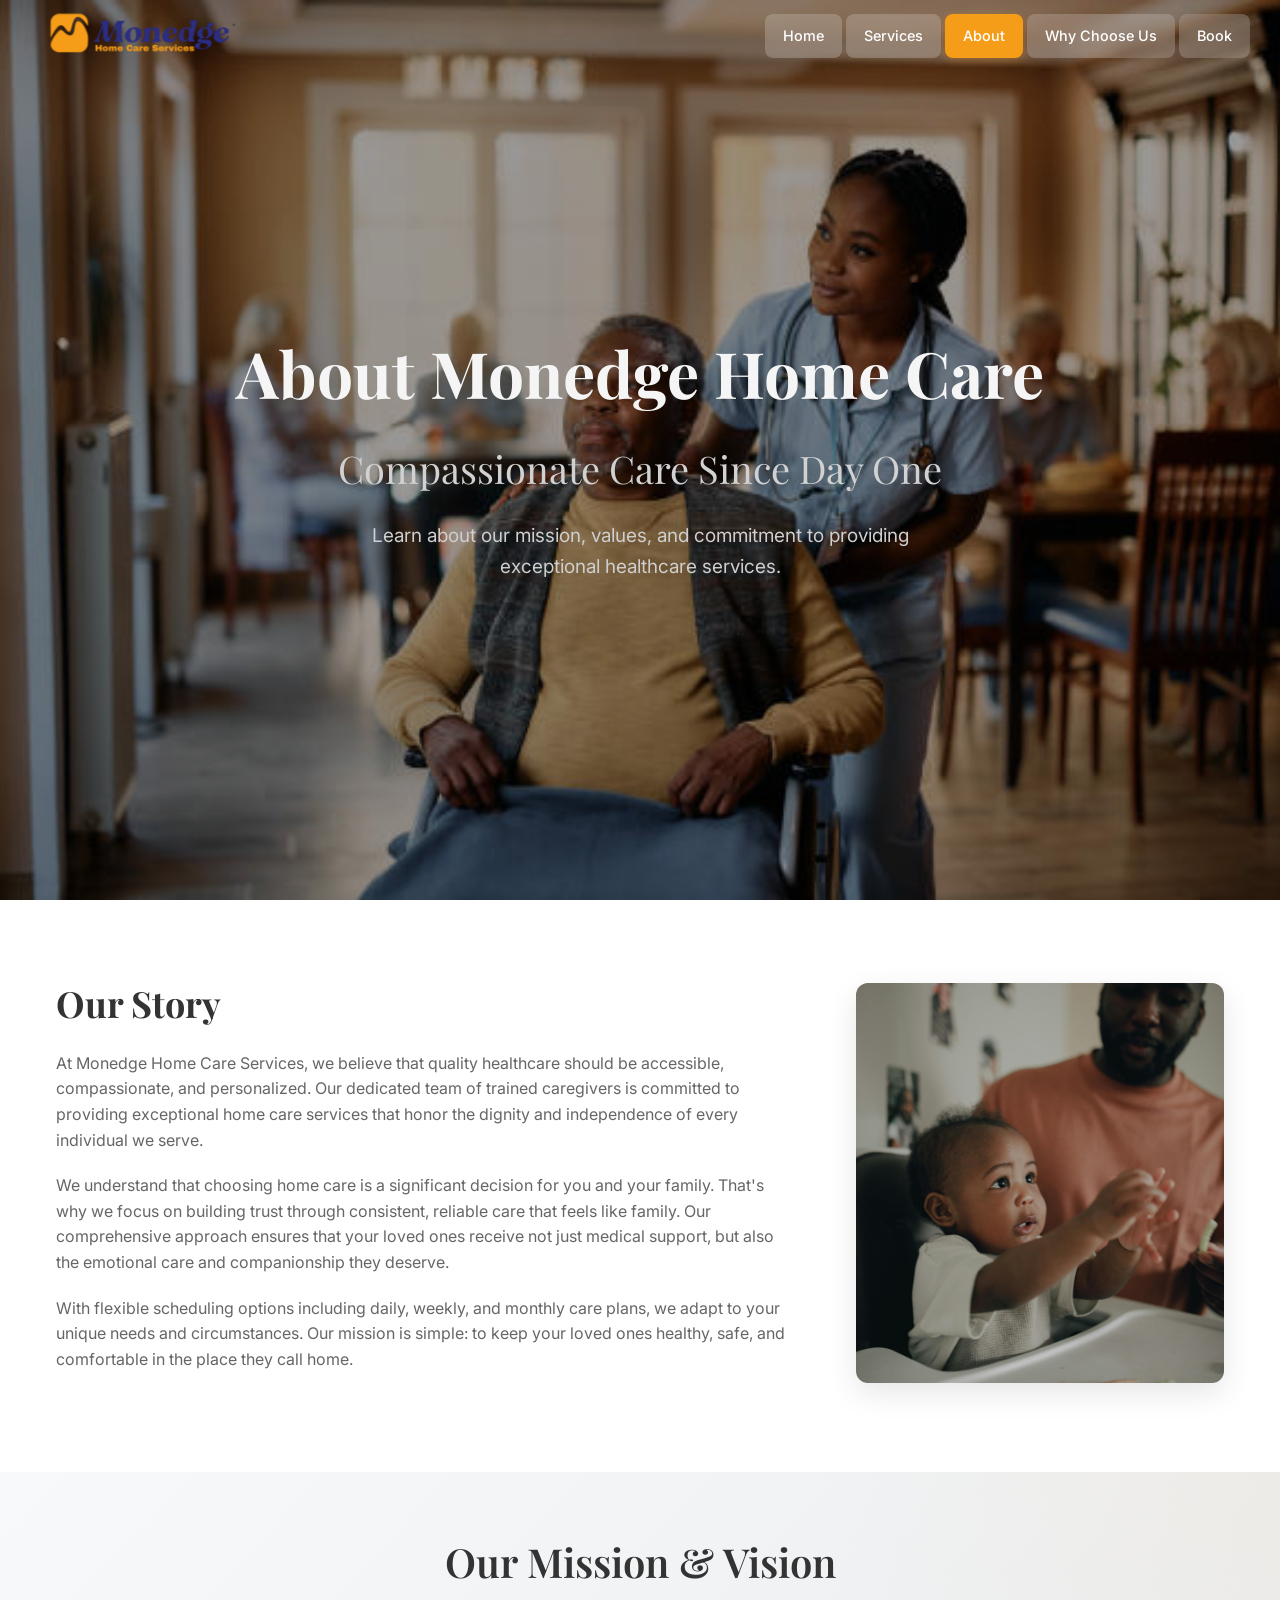
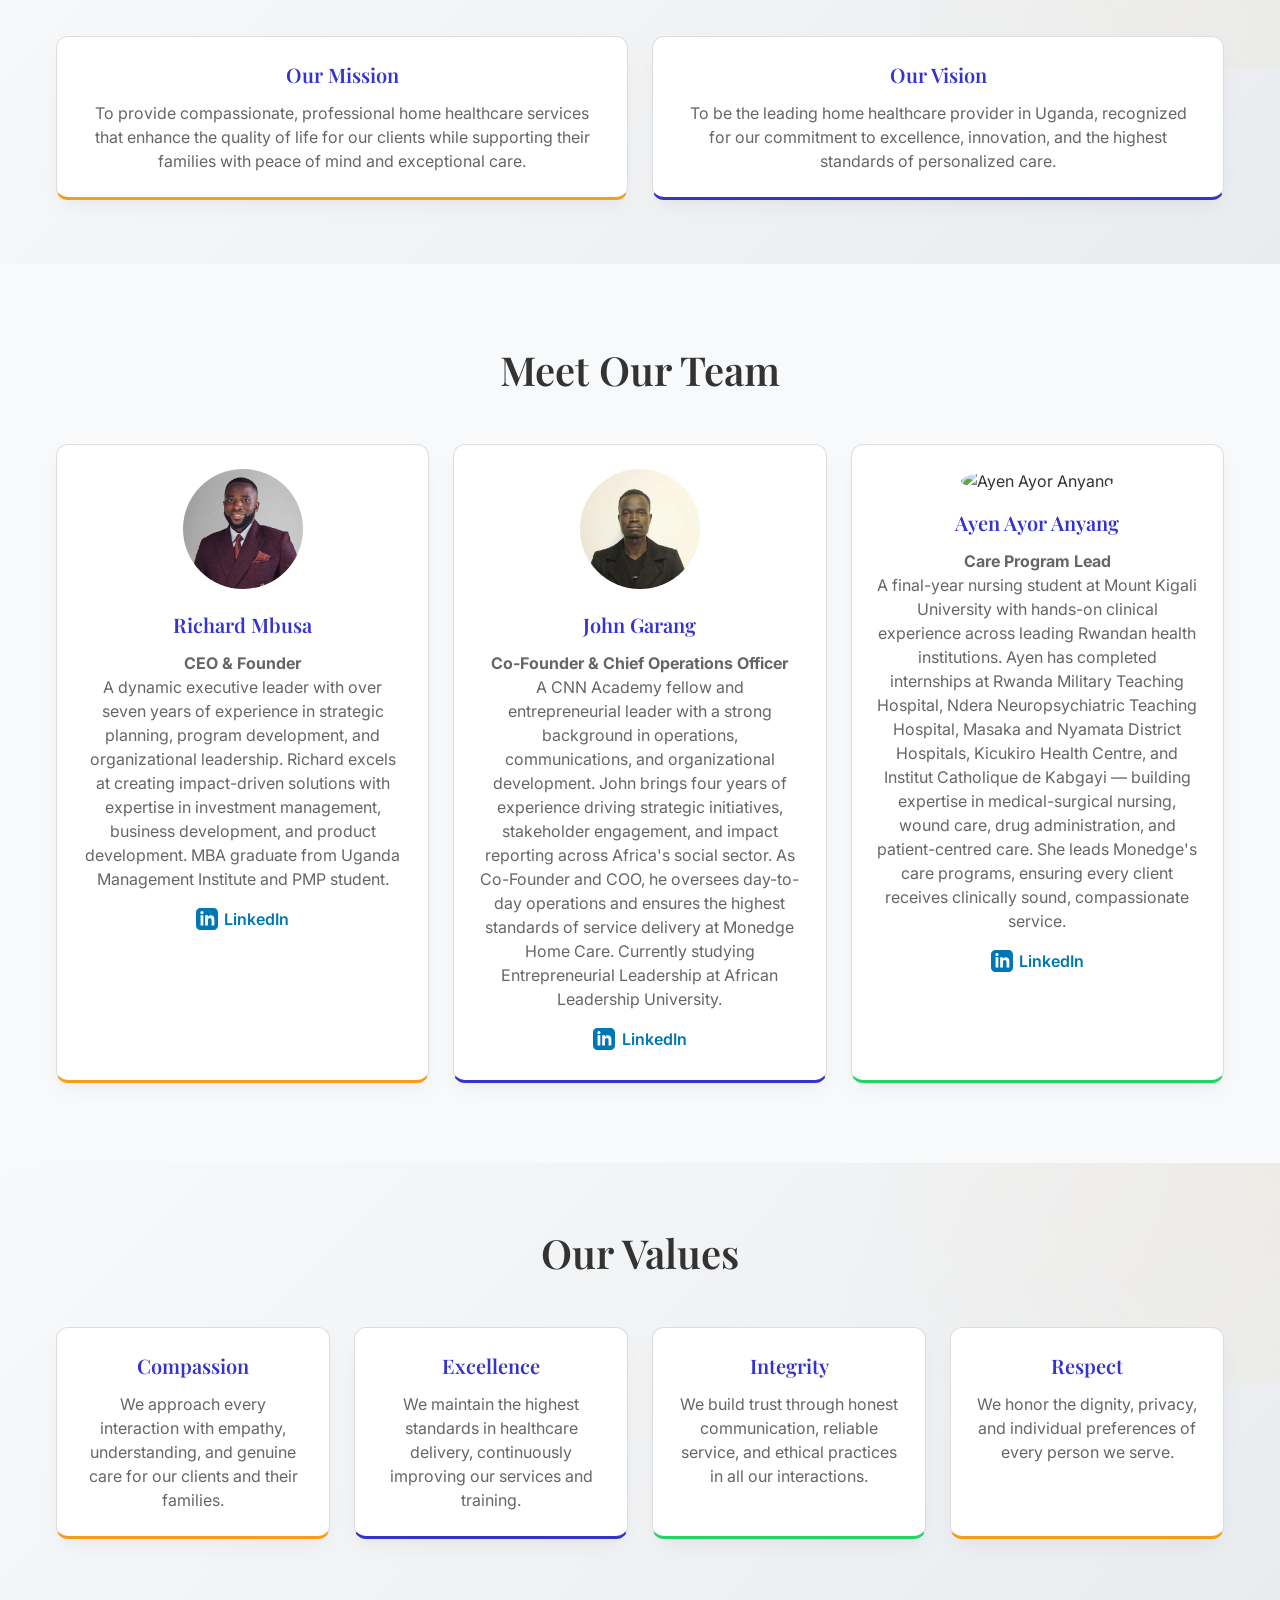
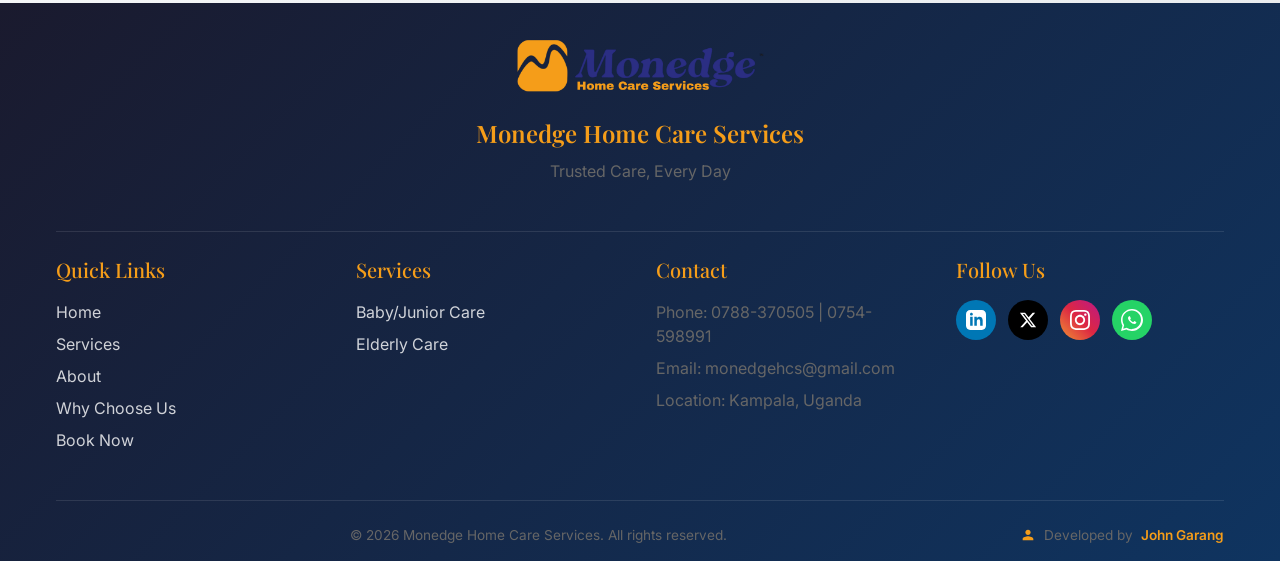
==== about.html @ 86dfb60b "Redesign: Inter font, updated typography, spacing, cards, buttons, responsive breakpoints" ====
<!DOCTYPE html>
<html lang="en">
<head>
    <meta charset="UTF-8">
    <meta name="viewport" content="width=device-width, initial-scale=1.0">
    <title>About Us - Monedge Home Care Services</title>
    <link rel="icon" type="image/png" href="Pictures/Monedge Favicon.png">
    <link rel="stylesheet" href="https://fonts.googleapis.com/css2?family=Inter:wght@300;400;500;600;700&family=Playfair+Display:wght@400;600;700&display=swap">
    <link rel="stylesheet" href="css/style.css">
</head>
<body>
    <div id="header-placeholder"></div>
    <script>
        fetch('header.html')
            .then(response => response.text())
            .then(data => {
                document.getElementById('header-placeholder').innerHTML = data;
                
                setTimeout(() => {
                    const navbar = document.querySelector('.navbar');
                    if (navbar) {
                        window.addEventListener('scroll', function() {
                            if (window.scrollY > 50) {
                                navbar.classList.add('scrolled');
                            } else {
                                navbar.classList.remove('scrolled');
                            }
                        });
                        
                        const currentPage = window.location.pathname;
                        document.querySelectorAll('.nav-link').forEach(link => {
                            const href = link.getAttribute('href');
                            if ((currentPage === '/' || currentPage === '/index.html') && href === '/') {
                                link.classList.add('active');
                            } else if (href !== '/' && currentPage.includes(href)) {
                                link.classList.add('active');
                            }
                        });
                        
                        // Mobile nav
                        const navToggle = document.getElementById('nav-toggle');
                        const navMenu = document.getElementById('nav-menu');
                        if (navToggle && navMenu) {
                            navToggle.addEventListener('click', function() {
                                navMenu.classList.toggle('active');
                                navToggle.classList.toggle('active');
                            });
                            document.querySelectorAll('.nav-link').forEach(link => {
                                link.addEventListener('click', function() {
                                    navMenu.classList.remove('active');
                                    navToggle.classList.remove('active');
                                });
                            });
                        }
                    }
                }, 100);
            })
            .then(() => {
                const script = document.createElement('script');
                script.src = 'js/main.js';
                document.body.appendChild(script);
            });
    </script>

    <section class="hero" style="background-color: #000; background-image: linear-gradient(rgba(0, 0, 0, 0.4), rgba(0, 0, 0, 0.4)), url('Pictures/New About Heroe.jpg'); background-size: cover; background-position: top center;">
        <div class="hero-content">
            <h1>About Monedge Home Care</h1>
            <p class="tagline">Compassionate Care Since Day One</p>
            <p class="mission">Learn about our mission, values, and commitment to providing exceptional healthcare services.</p>
        </div>
    </section>

    <section style="padding: 80px 0; background: white;">
        <div class="container">
            <div class="about-content">
                <div class="about-text">
                    <h2>Our Story</h2>
                    <p>At Monedge Home Care Services, we believe that quality healthcare should be accessible, compassionate, and personalized. Our dedicated team of trained caregivers is committed to providing exceptional home care services that honor the dignity and independence of every individual we serve.</p>
                    <p>We understand that choosing home care is a significant decision for you and your family. That's why we focus on building trust through consistent, reliable care that feels like family. Our comprehensive approach ensures that your loved ones receive not just medical support, but also the emotional care and companionship they deserve.</p>
                    <p>With flexible scheduling options including daily, weekly, and monthly care plans, we adapt to your unique needs and circumstances. Our mission is simple: to keep your loved ones healthy, safe, and comfortable in the place they call home.</p>
                </div>
                <div class="about-image">
                    <img src="Pictures/Baby care 9.jpg" alt="Caring healthcare professional">
                </div>
            </div>
        </div>
    </section>

    <section class="why-choose">
        <div class="container">
            <h2 style="text-align: center; font-size: 2.5rem; margin-bottom: 3rem; color: #333;">Our Mission & Vision</h2>
            <div class="features-grid">
                <div class="feature-card" style="border: 1px solid #ddd; border-bottom: 3px solid #f59d19; transition: all 0.3s ease; cursor: pointer;" onmouseover="this.style.transform='translateY(-5px)'; this.style.boxShadow='0 8px 20px rgba(245,157,25,0.3)'" onmouseout="this.style.transform='translateY(0)'; this.style.boxShadow='0 8px 25px rgba(0, 0, 0, 0.08)'">
                    <h3>Our Mission</h3>
                    <p>To provide compassionate, professional home healthcare services that enhance the quality of life for our clients while supporting their families with peace of mind and exceptional care.</p>
                </div>
                <div class="feature-card" style="border: 1px solid #ddd; border-bottom: 3px solid #3533cd; transition: all 0.3s ease; cursor: pointer;" onmouseover="this.style.transform='translateY(-5px)'; this.style.boxShadow='0 8px 20px rgba(53,51,205,0.3)'" onmouseout="this.style.transform='translateY(0)'; this.style.boxShadow='0 8px 25px rgba(0, 0, 0, 0.08)'">
                    <h3>Our Vision</h3>
                    <p>To be the leading home healthcare provider in Uganda, recognized for our commitment to excellence, innovation, and the highest standards of personalized care.</p>
                </div>
            </div>
        </div>
    </section>

    <section style="padding: 80px 0; background: #f8f9fa;">
        <div class="container">
            <h2 style="text-align: center; font-size: 2.5rem; margin-bottom: 3rem; color: #333;">Meet Our Team</h2>
            <div class="features-grid">
                <div class="feature-card" style="border: 1px solid #ddd; border-bottom: 3px solid #f59d19; transition: all 0.3s ease; cursor: pointer;" onmouseover="this.style.transform='translateY(-5px)'; this.style.boxShadow='0 8px 20px rgba(245,157,25,0.3)'" onmouseout="this.style.transform='translateY(0)'; this.style.boxShadow='0 8px 25px rgba(0, 0, 0, 0.08)'">
                    <div class="feature-icon">
                        <img src="Pictures/Richard Mbusa.jpg" alt="Richard Mbusa" style="width: 120px; height: 120px; border-radius: 50%; object-fit: cover; margin-bottom: 1rem;">
                    </div>
                    <h3>Richard Mbusa</h3>
                    <p><strong>CEO & Founder</strong></p>
                    <p>A dynamic executive leader with over seven years of experience in strategic planning, program development, and organizational leadership. Richard excels at creating impact-driven solutions with expertise in investment management, business development, and product development. MBA graduate from Uganda Management Institute and PMP student.</p>
                    <a href="https://www.linkedin.com/in/richard-mbusa-4592b1141/" target="_blank" rel="noopener noreferrer" style="display: inline-flex; align-items: center; gap: 0.4rem; margin-top: 1rem; color: #0077b5; text-decoration: none; font-weight: 600;">
                        <svg xmlns="http://www.w3.org/2000/svg" width="22" height="22" viewBox="0 0 24 24" fill="#0077b5"><path d="M19 0h-14c-2.761 0-5 2.239-5 5v14c0 2.761 2.239 5 5 5h14c2.762 0 5-2.239 5-5v-14c0-2.761-2.238-5-5-5zm-11 19h-3v-11h3v11zm-1.5-12.268c-.966 0-1.75-.79-1.75-1.764s.784-1.764 1.75-1.764 1.75.79 1.75 1.764-.783 1.764-1.75 1.764zm13.5 12.268h-3v-5.604c0-3.368-4-3.113-4 0v5.604h-3v-11h3v1.765c1.396-2.586 7-2.777 7 2.476v6.759z"/></svg>
                        LinkedIn
                    </a>
                </div>
                <div class="feature-card" style="border: 1px solid #ddd; border-bottom: 3px solid #3533cd; transition: all 0.3s ease; cursor: pointer;" onmouseover="this.style.transform='translateY(-5px)'; this.style.boxShadow='0 8px 20px rgba(53,51,205,0.3)'" onmouseout="this.style.transform='translateY(0)'; this.style.boxShadow='0 8px 25px rgba(0, 0, 0, 0.08)'">
                    <div class="feature-icon">
                        <img src="Pictures/John Garang.webp" alt="John Garang" style="width: 120px; height: 120px; border-radius: 50%; object-fit: cover; margin-bottom: 1rem;">
                    </div>
                    <h3>John Garang</h3>
                    <p><strong>Co-Founder & Chief Operations Officer</strong></p>
                    <p>A CNN Academy fellow and entrepreneurial leader with a strong background in operations, communications, and organizational development. John brings four years of experience driving strategic initiatives, stakeholder engagement, and impact reporting across Africa's social sector. As Co-Founder and COO, he oversees day-to-day operations and ensures the highest standards of service delivery at Monedge Home Care. Currently studying Entrepreneurial Leadership at African Leadership University.</p>
                    <a href="https://www.linkedin.com/in/j-garang/" target="_blank" rel="noopener noreferrer" style="display: inline-flex; align-items: center; gap: 0.4rem; margin-top: 1rem; color: #0077b5; text-decoration: none; font-weight: 600;">
                        <svg xmlns="http://www.w3.org/2000/svg" width="22" height="22" viewBox="0 0 24 24" fill="#0077b5"><path d="M19 0h-14c-2.761 0-5 2.239-5 5v14c0 2.761 2.239 5 5 5h14c2.762 0 5-2.239 5-5v-14c0-2.761-2.238-5-5-5zm-11 19h-3v-11h3v11zm-1.5-12.268c-.966 0-1.75-.79-1.75-1.764s.784-1.764 1.75-1.764 1.75.79 1.75 1.764-.783 1.764-1.75 1.764zm13.5 12.268h-3v-5.604c0-3.368-4-3.113-4 0v5.604h-3v-11h3v1.765c1.396-2.586 7-2.777 7 2.476v6.759z"/></svg>
                        LinkedIn
                    </a>
                </div>
                <div class="feature-card" style="border: 1px solid #ddd; border-bottom: 3px solid #25d366; transition: all 0.3s ease; cursor: pointer;" onmouseover="this.style.transform='translateY(-5px)'; this.style.boxShadow='0 8px 20px rgba(37,211,102,0.3)'" onmouseout="this.style.transform='translateY(0)'; this.style.boxShadow='0 8px 25px rgba(0, 0, 0, 0.08)'">
                    <div class="feature-icon">
                        <img src="Pictures/Ayen Ayor Anyang.jpg" alt="Ayen Ayor Anyang" style="width: 120px; height: 120px; border-radius: 50%; object-fit: cover; margin-bottom: 1rem;">
                    </div>
                    <h3>Ayen Ayor Anyang</h3>
                    <p><strong>Care Program Lead</strong></p>
                    <p>A final-year nursing student at Mount Kigali University with hands-on clinical experience across leading Rwandan health institutions. Ayen has completed internships at Rwanda Military Teaching Hospital, Ndera Neuropsychiatric Teaching Hospital, Masaka and Nyamata District Hospitals, Kicukiro Health Centre, and Institut Catholique de Kabgayi — building expertise in medical-surgical nursing, wound care, drug administration, and patient-centred care. She leads Monedge's care programs, ensuring every client receives clinically sound, compassionate service.</p>
                    <a href="https://www.linkedin.com/in/ayen-rachel-6b60b5345/details/experience/" target="_blank" rel="noopener noreferrer" style="display: inline-flex; align-items: center; gap: 0.4rem; margin-top: 1rem; color: #0077b5; text-decoration: none; font-weight: 600;">
                        <svg xmlns="http://www.w3.org/2000/svg" width="22" height="22" viewBox="0 0 24 24" fill="#0077b5"><path d="M19 0h-14c-2.761 0-5 2.239-5 5v14c0 2.761 2.239 5 5 5h14c2.762 0 5-2.239 5-5v-14c0-2.761-2.238-5-5-5zm-11 19h-3v-11h3v11zm-1.5-12.268c-.966 0-1.75-.79-1.75-1.764s.784-1.764 1.75-1.764 1.75.79 1.75 1.764-.783 1.764-1.75 1.764zm13.5 12.268h-3v-5.604c0-3.368-4-3.113-4 0v5.604h-3v-11h3v1.765c1.396-2.586 7-2.777 7 2.476v6.759z"/></svg>
                        LinkedIn
                    </a>
                </div>
            </div>
        </div>
    </section>

    <section class="why-choose">
        <div class="container">
            <h2 style="text-align: center; font-size: 2.5rem; margin-bottom: 3rem; color: #333;">Our Values</h2>
            <div class="features-grid">
                <div class="feature-card" style="border: 1px solid #ddd; border-bottom: 3px solid #f59d19; transition: all 0.3s ease; cursor: pointer;" onmouseover="this.style.transform='translateY(-5px)'; this.style.boxShadow='0 8px 20px rgba(245,157,25,0.3)'" onmouseout="this.style.transform='translateY(0)'; this.style.boxShadow='0 8px 25px rgba(0, 0, 0, 0.08)'">
                    <h3>Compassion</h3>
                    <p>We approach every interaction with empathy, understanding, and genuine care for our clients and their families.</p>
                </div>
                <div class="feature-card" style="border: 1px solid #ddd; border-bottom: 3px solid #3533cd; transition: all 0.3s ease; cursor: pointer;" onmouseover="this.style.transform='translateY(-5px)'; this.style.boxShadow='0 8px 20px rgba(53,51,205,0.3)'" onmouseout="this.style.transform='translateY(0)'; this.style.boxShadow='0 8px 25px rgba(0, 0, 0, 0.08)'">
                    <h3>Excellence</h3>
                    <p>We maintain the highest standards in healthcare delivery, continuously improving our services and training.</p>
                </div>
                <div class="feature-card" style="border: 1px solid #ddd; border-bottom: 3px solid #25d366; transition: all 0.3s ease; cursor: pointer;" onmouseover="this.style.transform='translateY(-5px)'; this.style.boxShadow='0 8px 20px rgba(37,211,102,0.3)'" onmouseout="this.style.transform='translateY(0)'; this.style.boxShadow='0 8px 25px rgba(0, 0, 0, 0.08)'">
                    <h3>Integrity</h3>
                    <p>We build trust through honest communication, reliable service, and ethical practices in all our interactions.</p>
                </div>
                <div class="feature-card" style="border: 1px solid #ddd; border-bottom: 3px solid #f59d19; transition: all 0.3s ease; cursor: pointer;" onmouseover="this.style.transform='translateY(-5px)'; this.style.boxShadow='0 8px 20px rgba(245,157,25,0.3)'" onmouseout="this.style.transform='translateY(0)'; this.style.boxShadow='0 8px 25px rgba(0, 0, 0, 0.08)'">
                    <h3>Respect</h3>
                    <p>We honor the dignity, privacy, and individual preferences of every person we serve.</p>
                </div>
            </div>
        </div>
    </section>

    <div id="footer-placeholder"></div>
    <script>fetch('footer.html').then(response => response.text()).then(data => document.getElementById('footer-placeholder').innerHTML = data);</script>
</body>
</html>
---- css/style.css ----
/* ============================================================
   RESET & BASE
   ============================================================ */
*, *::before, *::after {
    margin: 0;
    padding: 0;
    box-sizing: border-box;
}

:root {
    --color-primary:   #f59d19;
    --color-secondary: #3533cd;
    --color-accent:    #25d366;
    --color-dark:      #1a1a2e;
    --color-text:      #333;
    --color-muted:     #666;
    --color-bg:        #f8f9fa;
    --color-white:     #ffffff;
    --radius-sm:       0.5rem;
    --radius-md:       0.75rem;
    --radius-lg:       1rem;
    --radius-pill:     9999px;
    --shadow-card:     0 10px 25px -5px rgba(0,0,0,0.05), 0 8px 10px -6px rgba(0,0,0,0.02);
    --shadow-hover:    0 20px 40px -8px rgba(0,0,0,0.12);
    --transition:      all 0.2s ease;
}

html {
    scroll-behavior: smooth;
    font-size: 16px;
}

body {
    font-family: 'Inter', system-ui, -apple-system, BlinkMacSystemFont, 'Segoe UI', Roboto, Helvetica, Arial, sans-serif;
    font-size: 1rem;
    line-height: 1.5;
    color: var(--color-text);
    background: var(--color-white);
}

/* ============================================================
   TYPOGRAPHY
   ============================================================ */
h1, h2, h3, h4, h5, h6 {
    font-family: 'Playfair Display', serif;
    line-height: 1.2;
    margin-bottom: 0.5em;
    color: var(--color-text);
}

h1 { font-size: 2.5rem;  font-weight: 700; line-height: 1.2; }
h2 { font-size: 2rem;    font-weight: 600; line-height: 1.3; }
h3 { font-size: 1.5rem;  font-weight: 600; line-height: 1.4; }
h4 { font-size: 1.25rem; font-weight: 500; line-height: 1.4; }

p {
    font-size: 1rem;
    line-height: 1.5;
    margin-bottom: 1em;
    color: var(--color-muted);
}

small, .text-sm {
    font-size: 0.875rem;
    line-height: 1.4;
}

/* ============================================================
   LAYOUT
   ============================================================ */
.container {
    max-width: 1200px;
    margin: 0 auto;
    padding-left: 1rem;
    padding-right: 1rem;
    width: 100%;
    box-sizing: border-box;
}

section {
    padding-top: 4rem;
    padding-bottom: 4rem;
}

/* ============================================================
   NAVIGATION
   ============================================================ */
.navbar {
    position: fixed;
    top: 0;
    left: 0;
    right: 0;
    width: 100%;
    background: transparent;
    z-index: 9999;
    transition: var(--transition);
}

.navbar.scrolled {
    background: rgba(255,255,255,0.98);
    backdrop-filter: blur(20px);
    box-shadow: 0 2px 20px rgba(0,0,0,0.15);
}

.navbar.scrolled .nav-logo h2 { color: var(--color-primary); }

.nav-container {
    max-width: 1400px;
    margin: 0 auto;
    padding: 0.625rem 1.875rem;
    display: flex;
    align-items: center;
    justify-content: space-between;
    gap: 2rem;
    min-height: 60px;
}

.nav-logo img {
    height: 45px;
    width: auto;
    transition: var(--transition);
}

.nav-logo h2 {
    font-family: 'Playfair Display', serif;
    font-size: 1.5rem;
    font-weight: 700;
    color: white;
    transition: var(--transition);
}

.nav-menu {
    display: flex;
    list-style: none;
    gap: 0.25rem;
    margin: 0;
    margin-left: auto;
    padding: 0;
    align-items: center;
}

.nav-link {
    padding: 0.5rem 1rem;
    color: white;
    text-decoration: none;
    font-weight: 500;
    font-size: 0.9rem;
    display: inline-block;
    border-radius: var(--radius-sm);
    transition: var(--transition);
    border: 2px solid transparent;
    background: rgba(255,255,255,0.2);
    backdrop-filter: blur(10px);
    min-height: 44px;
    display: inline-flex;
    align-items: center;
}

.nav-link:hover,
.nav-link.active {
    color: white;
    background: var(--color-primary);
    box-shadow: 0 2px 8px rgba(245,157,25,0.3);
}

.nav-link.active:hover {
    background: var(--color-secondary);
    box-shadow: 0 2px 8px rgba(53,51,205,0.3);
}

.navbar.scrolled .nav-link {
    color: var(--color-text);
    background: rgba(0,0,0,0.06);
}

.navbar.scrolled .nav-link:hover,
.navbar.scrolled .nav-link.active {
    color: white;
    background: var(--color-primary);
    box-shadow: 0 2px 8px rgba(245,157,25,0.3);
}

.navbar.scrolled .nav-link.active:hover {
    background: var(--color-secondary);
}

.nav-link:focus-visible {
    outline: 2px solid var(--color-primary);
    outline-offset: 2px;
}

.nav-toggle {
    display: none;
    flex-direction: column;
    cursor: pointer;
    padding: 0.5rem;
    min-height: 44px;
    min-width: 44px;
    align-items: center;
    justify-content: center;
}

.bar {
    width: 20px;
    height: 2px;
    background: white;
    margin: 2px 0;
    transition: var(--transition);
    border-radius: 2px;
}

.navbar.scrolled .bar { background: var(--color-text); }

/* ============================================================
   HERO
   ============================================================ */
.hero {
    min-height: 100vh;
    background: linear-gradient(rgba(0,0,0,0.55), rgba(0,0,0,0.55)), url('../Pictures/Landing page heroe.jpg');
    background-size: cover;
    background-position: top center;
    background-repeat: no-repeat;
    display: flex;
    align-items: center;
    justify-content: center;
    color: white;
    text-align: center;
    padding: 6.25rem 1rem 3rem;
    position: relative;
}

.hero-content {
    max-width: 900px;
    margin: 0 auto;
    z-index: 1;
}

.hero h1 {
    font-family: 'Playfair Display', serif;
    font-size: clamp(2.5rem, 8vw, 4rem);
    font-weight: 700;
    color: #f5f5f5;
    margin-bottom: clamp(1rem, 3vw, 2rem);
    line-height: 1.1;
}

.tagline {
    font-family: 'Playfair Display', serif;
    font-size: clamp(1.25rem, 4vw, 2.375rem);
    font-weight: 400;
    color: #d1d1d1;
    margin-bottom: 1.5rem;
}

.mission {
    font-size: clamp(1rem, 2vw, 1.1875rem);
    font-weight: 400;
    line-height: 1.6;
    max-width: 600px;
    margin: 0 auto 2rem;
    color: #cfcfcf;
}

.hero-buttons {
    display: flex;
    justify-content: center;
    gap: 1rem;
    flex-wrap: wrap;
}

/* ============================================================
   BUTTONS
   ============================================================ */
.btn {
    display: inline-flex;
    align-items: center;
    justify-content: center;
    padding: 0.75rem 1.5rem;
    border-radius: var(--radius-pill);
    text-decoration: none;
    font-weight: 500;
    font-size: 0.9375rem;
    transition: var(--transition);
    border: 2px solid transparent;
    cursor: pointer;
    min-height: 44px;
    white-space: nowrap;
}

.btn:focus-visible {
    outline: 2px solid var(--color-primary);
    outline-offset: 2px;
}

.btn-primary {
    background: var(--color-primary);
    color: white;
    box-shadow: 0 4px 15px rgba(245,157,25,0.3);
}

.btn-primary:hover {
    background: #d9880e;
    transform: translateY(-2px);
    box-shadow: 0 8px 25px rgba(245,157,25,0.4);
}

.btn-secondary {
    background: transparent;
    color: white;
    border-color: rgba(255,255,255,0.4);
}

.btn-secondary:hover {
    background: rgba(255,255,255,0.12);
    transform: translateY(-2px);
}

/* ============================================================
   CARDS (shared)
   ============================================================ */
.feature-card,
.category-card,
.service-card {
    background: var(--color-white);
    border-radius: var(--radius-md);
    padding: 1.5rem;
    transition: var(--transition);
    box-shadow: var(--shadow-card);
}

.feature-card:hover,
.category-card:hover,
.service-card:hover {
    transform: translateY(-4px);
    box-shadow: var(--shadow-hover);
}

/* ============================================================
   WELCOME SECTION
   ============================================================ */
.welcome {
    background: white;
}

/* ============================================================
   SERVICES SECTION
   ============================================================ */
.services {
    background: white;
}

.services h2 {
    text-align: center;
    margin-bottom: 3rem;
    color: var(--color-text);
}

.service-category {
    margin-bottom: 4rem;
}

.service-category h3 {
    font-size: 1.5rem;
    font-weight: 600;
    text-align: center;
    margin-bottom: 2rem;
    color: var(--color-secondary);
}

.services-grid {
    display: grid;
    grid-template-columns: repeat(4, 1fr);
    gap: 1.5rem;
}

.categories-grid {
    display: grid;
    grid-template-columns: repeat(auto-fit, minmax(320px, 1fr));
    gap: 1.5rem;
    margin-bottom: 2rem;
}

.category-card {
    border: 1px solid #e5e7eb;
    border-bottom: 3px solid var(--color-primary);
    overflow: hidden;
    padding: 0;
}

.category-card:nth-child(2n) { border-bottom-color: var(--color-secondary); }
.category-card:nth-child(3n) { border-bottom-color: var(--color-accent); }

.category-image {
    width: 100%;
    height: 220px;
    overflow: hidden;
}

.category-image img {
    width: 100%;
    height: 100%;
    object-fit: cover;
    transition: transform 0.3s ease;
}

.category-card:hover .category-image img { transform: scale(1.04); }

.category-content {
    padding: 1.25rem 1.5rem 1.5rem;
}

.category-content h4 {
    font-size: 1.125rem;
    font-weight: 600;
    margin-bottom: 0.5rem;
    color: var(--color-text);
}

.category-content p {
    color: var(--color-muted);
    line-height: 1.5;
    margin: 0;
    font-size: 0.9375rem;
}

.service-card {
    border: 1px solid #e5e7eb;
    border-bottom: 3px solid var(--color-primary);
    text-align: center;
    position: relative;
    overflow: hidden;
}

.service-card:nth-child(2n) { border-bottom-color: var(--color-secondary); }
.service-card:nth-child(3n) { border-bottom-color: var(--color-accent); }

.service-card::before {
    content: '';
    position: absolute;
    top: 0; left: 0; right: 0;
    height: 3px;
    background: linear-gradient(90deg, var(--color-primary), var(--color-secondary));
    transform: scaleX(0);
    transition: transform 0.2s ease;
}

.service-card:hover::before { transform: scaleX(1); }

.service-icon img {
    width: 80px;
    height: 80px;
    object-fit: cover;
    border-radius: 50%;
    margin-bottom: 1rem;
    transition: var(--transition);
}

.service-card:hover .service-icon img { transform: scale(1.05); }

.service-card h4 {
    font-size: 1.125rem;
    font-weight: 600;
    margin-bottom: 0.75rem;
    color: var(--color-text);
}

.service-card p {
    color: var(--color-muted);
    font-size: 0.875rem;
    line-height: 1.5;
}

/* ============================================================
   ABOUT SECTION
   ============================================================ */
.about-content {
    display: grid;
    grid-template-columns: 2fr 1fr;
    gap: 4rem;
    align-items: center;
}

.about-text h2 {
    font-size: clamp(1.75rem, 3vw, 2.25rem);
    font-weight: 700;
    margin-bottom: 1.5rem;
    color: var(--color-text);
}

.about-text p {
    margin-bottom: 1.25rem;
    font-size: 1rem;
    line-height: 1.6;
    color: var(--color-muted);
}

.about-image img {
    width: 100%;
    height: 400px;
    object-fit: cover;
    border-radius: var(--radius-md);
    box-shadow: 0 10px 30px rgba(0,0,0,0.1);
}

/* ============================================================
   WHY CHOOSE US
   ============================================================ */
.why-choose {
    background: linear-gradient(135deg, #f8f9fa 0%, #e9ecef 100%);
    position: relative;
    overflow: hidden;
}

.why-choose::before {
    content: '';
    position: absolute;
    top: -50%; right: -50%;
    width: 100%; height: 100%;
    background: radial-gradient(circle, rgba(245,157,25,0.05) 0%, transparent 70%);
    pointer-events: none;
}

.why-choose h2 {
    text-align: center;
    margin-bottom: 3rem;
    color: var(--color-text);
    position: relative;
    z-index: 2;
}

.features-grid {
    display: grid;
    grid-template-columns: repeat(auto-fit, minmax(260px, 1fr));
    gap: 1.5rem;
    position: relative;
    z-index: 2;
}

.feature-card {
    border: 1px solid #e5e7eb;
    border-bottom: 3px solid var(--color-primary);
    text-align: center;
    position: relative;
    overflow: hidden;
}

.feature-card:nth-child(2n) { border-bottom-color: var(--color-secondary); }
.feature-card:nth-child(3n) { border-bottom-color: var(--color-accent); }

.feature-card::before {
    content: '';
    position: absolute;
    top: 0; left: -100%;
    width: 100%; height: 100%;
    background: linear-gradient(90deg, transparent, rgba(245,157,25,0.06), transparent);
    transition: left 0.4s ease;
}

.feature-card:hover::before { left: 100%; }

.feature-icon img {
    width: 100px;
    height: 100px;
    object-fit: cover;
    border-radius: 50%;
    margin-bottom: 1.25rem;
}

.feature-card h3 {
    font-size: 1.25rem;
    margin-bottom: 0.75rem;
    color: var(--color-secondary);
    position: relative;
    z-index: 2;
}

.feature-card p {
    color: var(--color-muted);
    line-height: 1.5;
    position: relative;
    z-index: 2;
    margin: 0;
}

/* ============================================================
   CONTACT / FORMS
   ============================================================ */
.contact-grid {
    display: grid;
    grid-template-columns: 1fr 1fr;
    gap: 3rem;
    align-items: start;
}

input, textarea, select {
    width: 100%;
    padding: 0.75rem 1rem;
    border: 1px solid #d1d5db;
    border-radius: var(--radius-sm);
    font-family: inherit;
    font-size: 1rem;
    line-height: 1.5;
    color: var(--color-text);
    background: white;
    transition: var(--transition);
}

input:focus, textarea:focus, select:focus {
    outline: none;
    border-color: var(--color-primary);
    box-shadow: 0 0 0 3px rgba(245,157,25,0.15);
}

label {
    display: block;
    font-weight: 500;
    font-size: 0.9375rem;
    margin-bottom: 0.5rem;
    color: var(--color-text);
}

/* ============================================================
   SECTION TITLE UTILITY
   ============================================================ */
.section-title {
    text-align: center;
    margin-bottom: 3rem;
    color: var(--color-text);
}

/* ============================================================
   ANIMATIONS
   ============================================================ */
@keyframes float {
    0%, 100% { transform: translateY(0); }
    50%       { transform: translateY(-10px); }
}

/* ============================================================
   RESPONSIVE — TABLET (≤1024px)
   ============================================================ */
@media (max-width: 1024px) {
    .services-grid {
        grid-template-columns: repeat(3, 1fr);
    }
}

@media (max-width: 900px) {
    .services-grid {
        grid-template-columns: repeat(2, 1fr);
    }

    .categories-grid {
        grid-template-columns: 1fr;
    }

    .about-content {
        grid-template-columns: 1fr;
        gap: 2.5rem;
    }
}

/* ============================================================
   RESPONSIVE — MOBILE (≤640px)
   ============================================================ */
@media (max-width: 768px) {
    section {
        padding-top: 2.5rem;
        padding-bottom: 2.5rem;
    }

    .nav-menu {
        position: fixed;
        left: -60%;
        top: 60px;
        flex-direction: column;
        background: white;
        width: 60%;
        text-align: left;
        transition: left 0.3s ease;
        box-shadow: 0 8px 30px rgba(0,0,0,0.15);
        padding: 2rem 1.5rem;
        gap: 1rem;
        align-items: flex-start;
    }

    .nav-menu.active { left: 0; }

    .nav-menu .nav-link {
        color: var(--color-text);
        background: rgba(0,0,0,0.06);
        width: 100%;
    }

    .nav-toggle { display: flex; }

    .nav-toggle.active .bar:nth-child(2) { opacity: 0; }
    .nav-toggle.active .bar:nth-child(1) { transform: translateY(6px) rotate(45deg); }
    .nav-toggle.active .bar:nth-child(3) { transform: translateY(-6px) rotate(-45deg); }

    .hero { padding: 5rem 1rem 2.5rem; }

    .hero-content { text-align: center; }

    .contact-grid {
        grid-template-columns: 1fr;
        gap: 2rem;
    }

    .services-grid,
    .features-grid {
        grid-template-columns: 1fr;
    }

    .welcome-grid,
    .how-it-works-grid,
    .services-cards-grid,
    .testimonials-grid,
    .why-choose-grid {
        grid-template-columns: 1fr !important;
    }
}

@media (max-width: 640px) {
    h1 { font-size: 2rem; }
    h2 { font-size: 1.625rem; }
    h3 { font-size: 1.25rem; }

    .services-grid { grid-template-columns: 1fr; }

    .nav-container { padding: 0.625rem 1rem; }

    .hero-buttons {
        flex-direction: column;
        width: 100%;
    }

    .btn { width: 100%; }

    .service-card,
    .feature-card {
        padding: 1.25rem;
    }
}
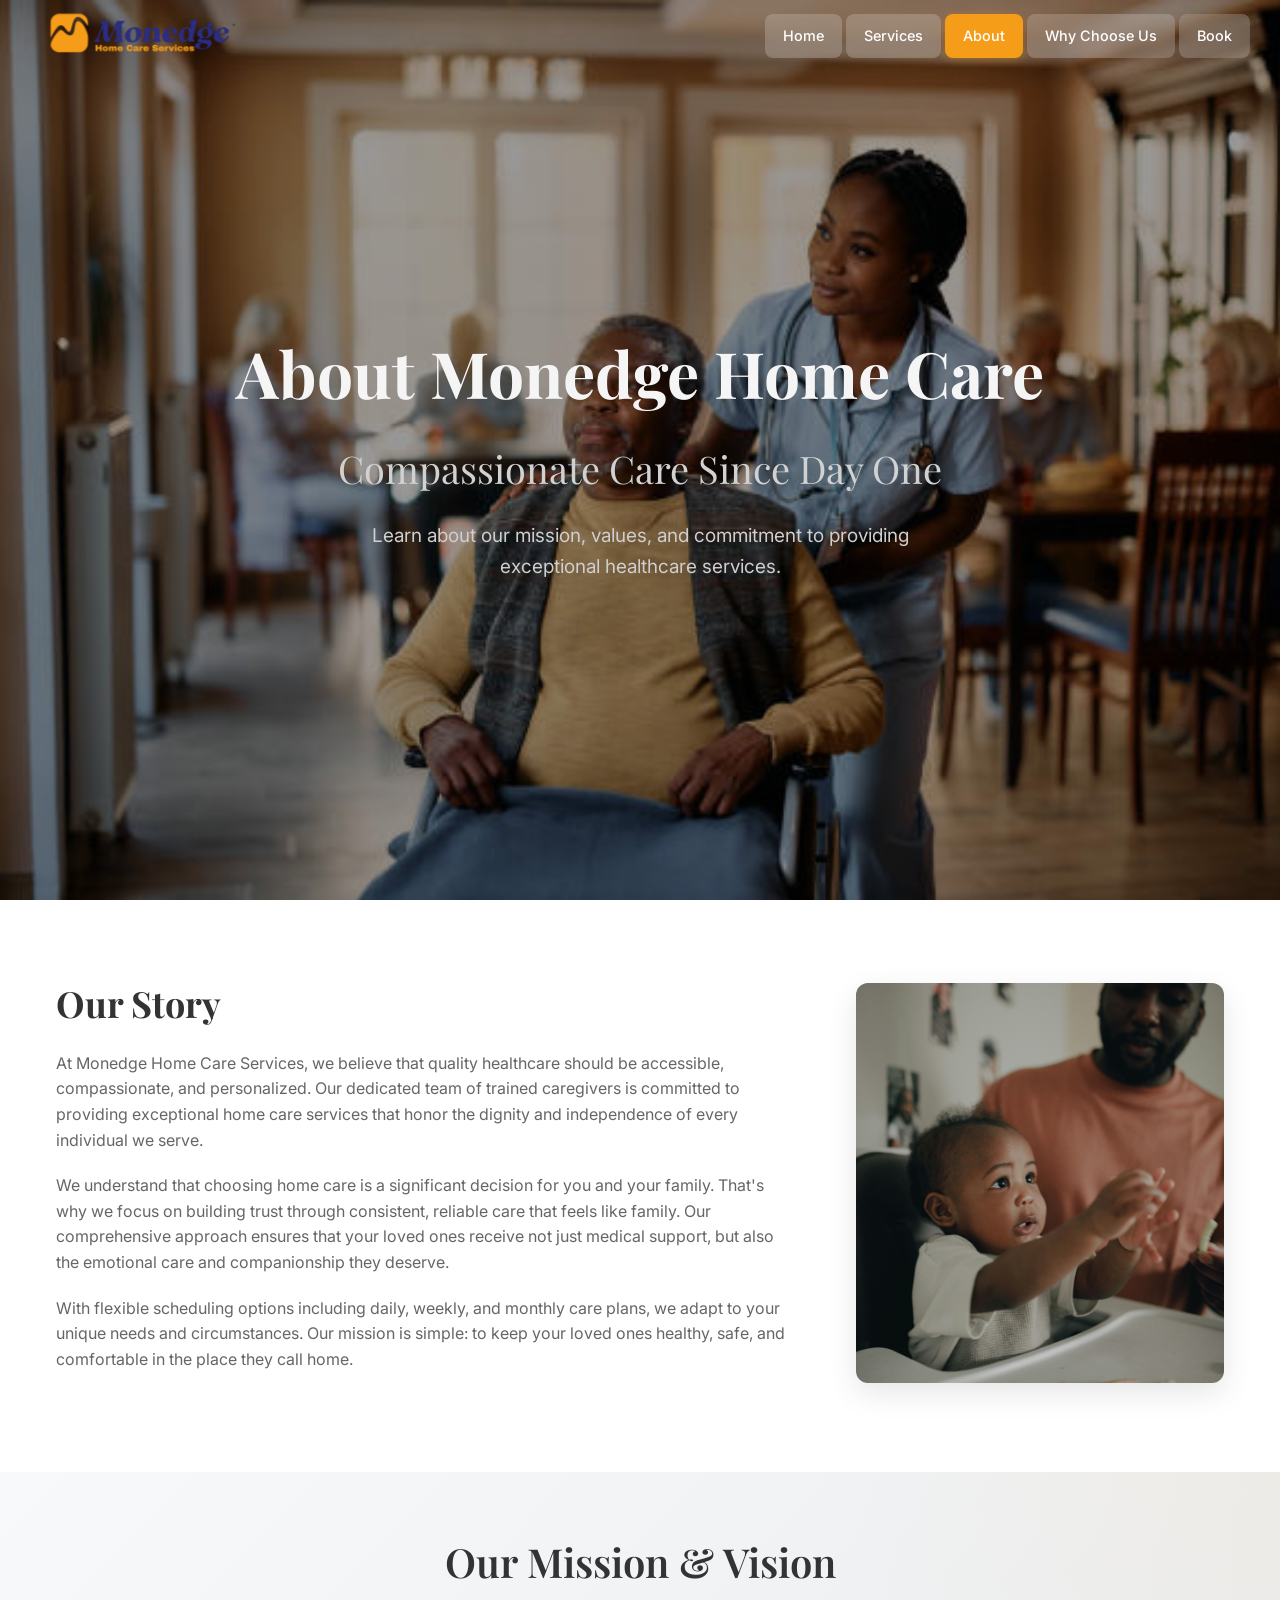
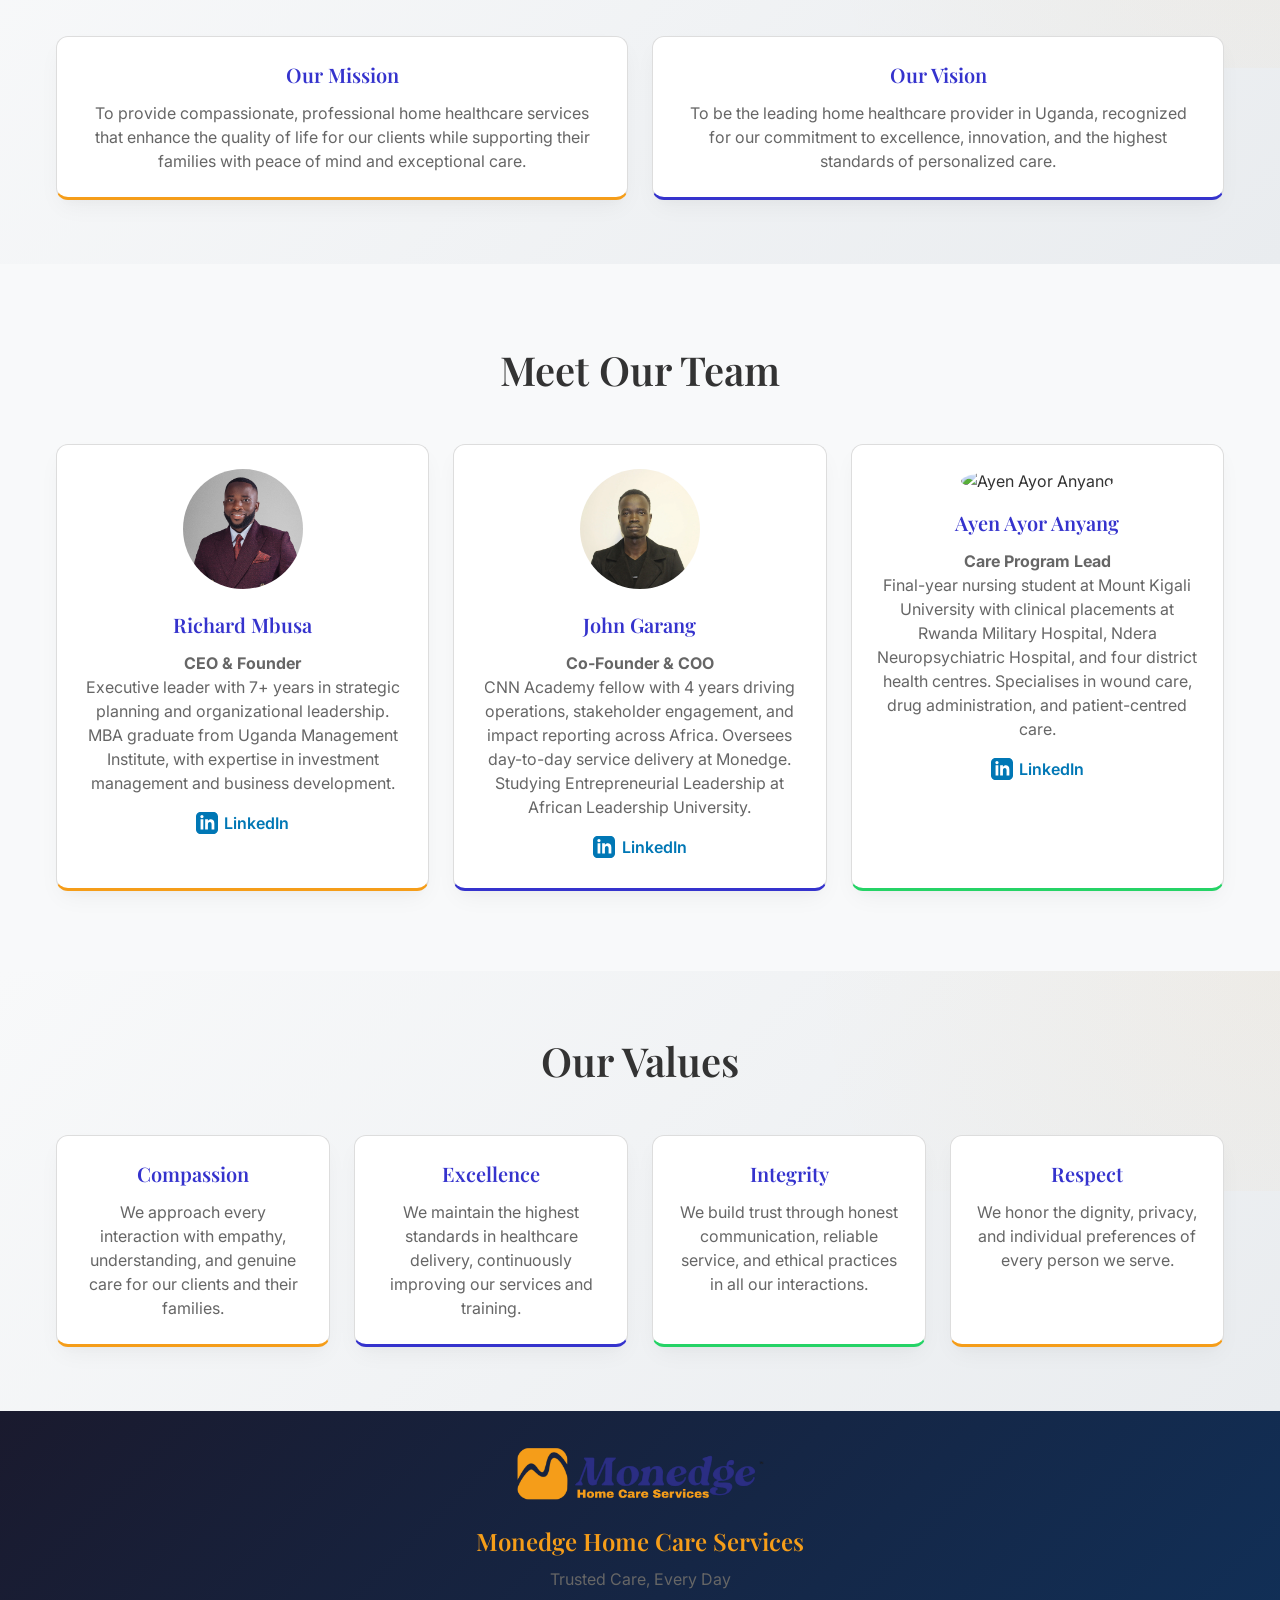
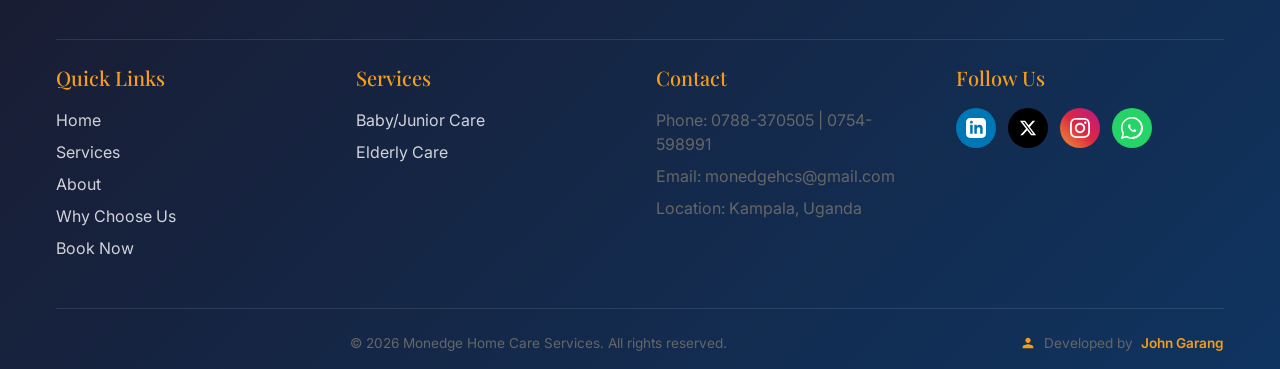
==== commit da79b2ff: "Shorten team bios, fix John title to Co-Founder and COO" ====
--- a/about.html
+++ b/about.html
@@ -112,7 +112,7 @@
                     </div>
                     <h3>Richard Mbusa</h3>
                     <p><strong>CEO & Founder</strong></p>
-                    <p>A dynamic executive leader with over seven years of experience in strategic planning, program development, and organizational leadership. Richard excels at creating impact-driven solutions with expertise in investment management, business development, and product development. MBA graduate from Uganda Management Institute and PMP student.</p>
+                    <p>Executive leader with 7+ years in strategic planning and organizational leadership. MBA graduate from Uganda Management Institute, with expertise in investment management and business development.</p>
                     <a href="https://www.linkedin.com/in/richard-mbusa-4592b1141/" target="_blank" rel="noopener noreferrer" style="display: inline-flex; align-items: center; gap: 0.4rem; margin-top: 1rem; color: #0077b5; text-decoration: none; font-weight: 600;">
                         <svg xmlns="http://www.w3.org/2000/svg" width="22" height="22" viewBox="0 0 24 24" fill="#0077b5"><path d="M19 0h-14c-2.761 0-5 2.239-5 5v14c0 2.761 2.239 5 5 5h14c2.762 0 5-2.239 5-5v-14c0-2.761-2.238-5-5-5zm-11 19h-3v-11h3v11zm-1.5-12.268c-.966 0-1.75-.79-1.75-1.764s.784-1.764 1.75-1.764 1.75.79 1.75 1.764-.783 1.764-1.75 1.764zm13.5 12.268h-3v-5.604c0-3.368-4-3.113-4 0v5.604h-3v-11h3v1.765c1.396-2.586 7-2.777 7 2.476v6.759z"/></svg>
                         LinkedIn
@@ -123,8 +123,8 @@
                         <img src="Pictures/John Garang.webp" alt="John Garang" style="width: 120px; height: 120px; border-radius: 50%; object-fit: cover; margin-bottom: 1rem;">
                     </div>
                     <h3>John Garang</h3>
-                    <p><strong>Co-Founder & Chief Operations Officer</strong></p>
-                    <p>A CNN Academy fellow and entrepreneurial leader with a strong background in operations, communications, and organizational development. John brings four years of experience driving strategic initiatives, stakeholder engagement, and impact reporting across Africa's social sector. As Co-Founder and COO, he oversees day-to-day operations and ensures the highest standards of service delivery at Monedge Home Care. Currently studying Entrepreneurial Leadership at African Leadership University.</p>
+                    <p><strong>Co-Founder & COO</strong></p>
+                    <p>CNN Academy fellow with 4 years driving operations, stakeholder engagement, and impact reporting across Africa. Oversees day-to-day service delivery at Monedge. Studying Entrepreneurial Leadership at African Leadership University.</p>
                     <a href="https://www.linkedin.com/in/j-garang/" target="_blank" rel="noopener noreferrer" style="display: inline-flex; align-items: center; gap: 0.4rem; margin-top: 1rem; color: #0077b5; text-decoration: none; font-weight: 600;">
                         <svg xmlns="http://www.w3.org/2000/svg" width="22" height="22" viewBox="0 0 24 24" fill="#0077b5"><path d="M19 0h-14c-2.761 0-5 2.239-5 5v14c0 2.761 2.239 5 5 5h14c2.762 0 5-2.239 5-5v-14c0-2.761-2.238-5-5-5zm-11 19h-3v-11h3v11zm-1.5-12.268c-.966 0-1.75-.79-1.75-1.764s.784-1.764 1.75-1.764 1.75.79 1.75 1.764-.783 1.764-1.75 1.764zm13.5 12.268h-3v-5.604c0-3.368-4-3.113-4 0v5.604h-3v-11h3v1.765c1.396-2.586 7-2.777 7 2.476v6.759z"/></svg>
                         LinkedIn
@@ -136,7 +136,7 @@
                     </div>
                     <h3>Ayen Ayor Anyang</h3>
                     <p><strong>Care Program Lead</strong></p>
-                    <p>A final-year nursing student at Mount Kigali University with hands-on clinical experience across leading Rwandan health institutions. Ayen has completed internships at Rwanda Military Teaching Hospital, Ndera Neuropsychiatric Teaching Hospital, Masaka and Nyamata District Hospitals, Kicukiro Health Centre, and Institut Catholique de Kabgayi — building expertise in medical-surgical nursing, wound care, drug administration, and patient-centred care. She leads Monedge's care programs, ensuring every client receives clinically sound, compassionate service.</p>
+                    <p>Final-year nursing student at Mount Kigali University with clinical placements at Rwanda Military Hospital, Ndera Neuropsychiatric Hospital, and four district health centres. Specialises in wound care, drug administration, and patient-centred care.</p>
                     <a href="https://www.linkedin.com/in/ayen-rachel-6b60b5345/details/experience/" target="_blank" rel="noopener noreferrer" style="display: inline-flex; align-items: center; gap: 0.4rem; margin-top: 1rem; color: #0077b5; text-decoration: none; font-weight: 600;">
                         <svg xmlns="http://www.w3.org/2000/svg" width="22" height="22" viewBox="0 0 24 24" fill="#0077b5"><path d="M19 0h-14c-2.761 0-5 2.239-5 5v14c0 2.761 2.239 5 5 5h14c2.762 0 5-2.239 5-5v-14c0-2.761-2.238-5-5-5zm-11 19h-3v-11h3v11zm-1.5-12.268c-.966 0-1.75-.79-1.75-1.764s.784-1.764 1.75-1.764 1.75.79 1.75 1.764-.783 1.764-1.75 1.764zm13.5 12.268h-3v-5.604c0-3.368-4-3.113-4 0v5.604h-3v-11h3v1.765c1.396-2.586 7-2.777 7 2.476v6.759z"/></svg>
                         LinkedIn
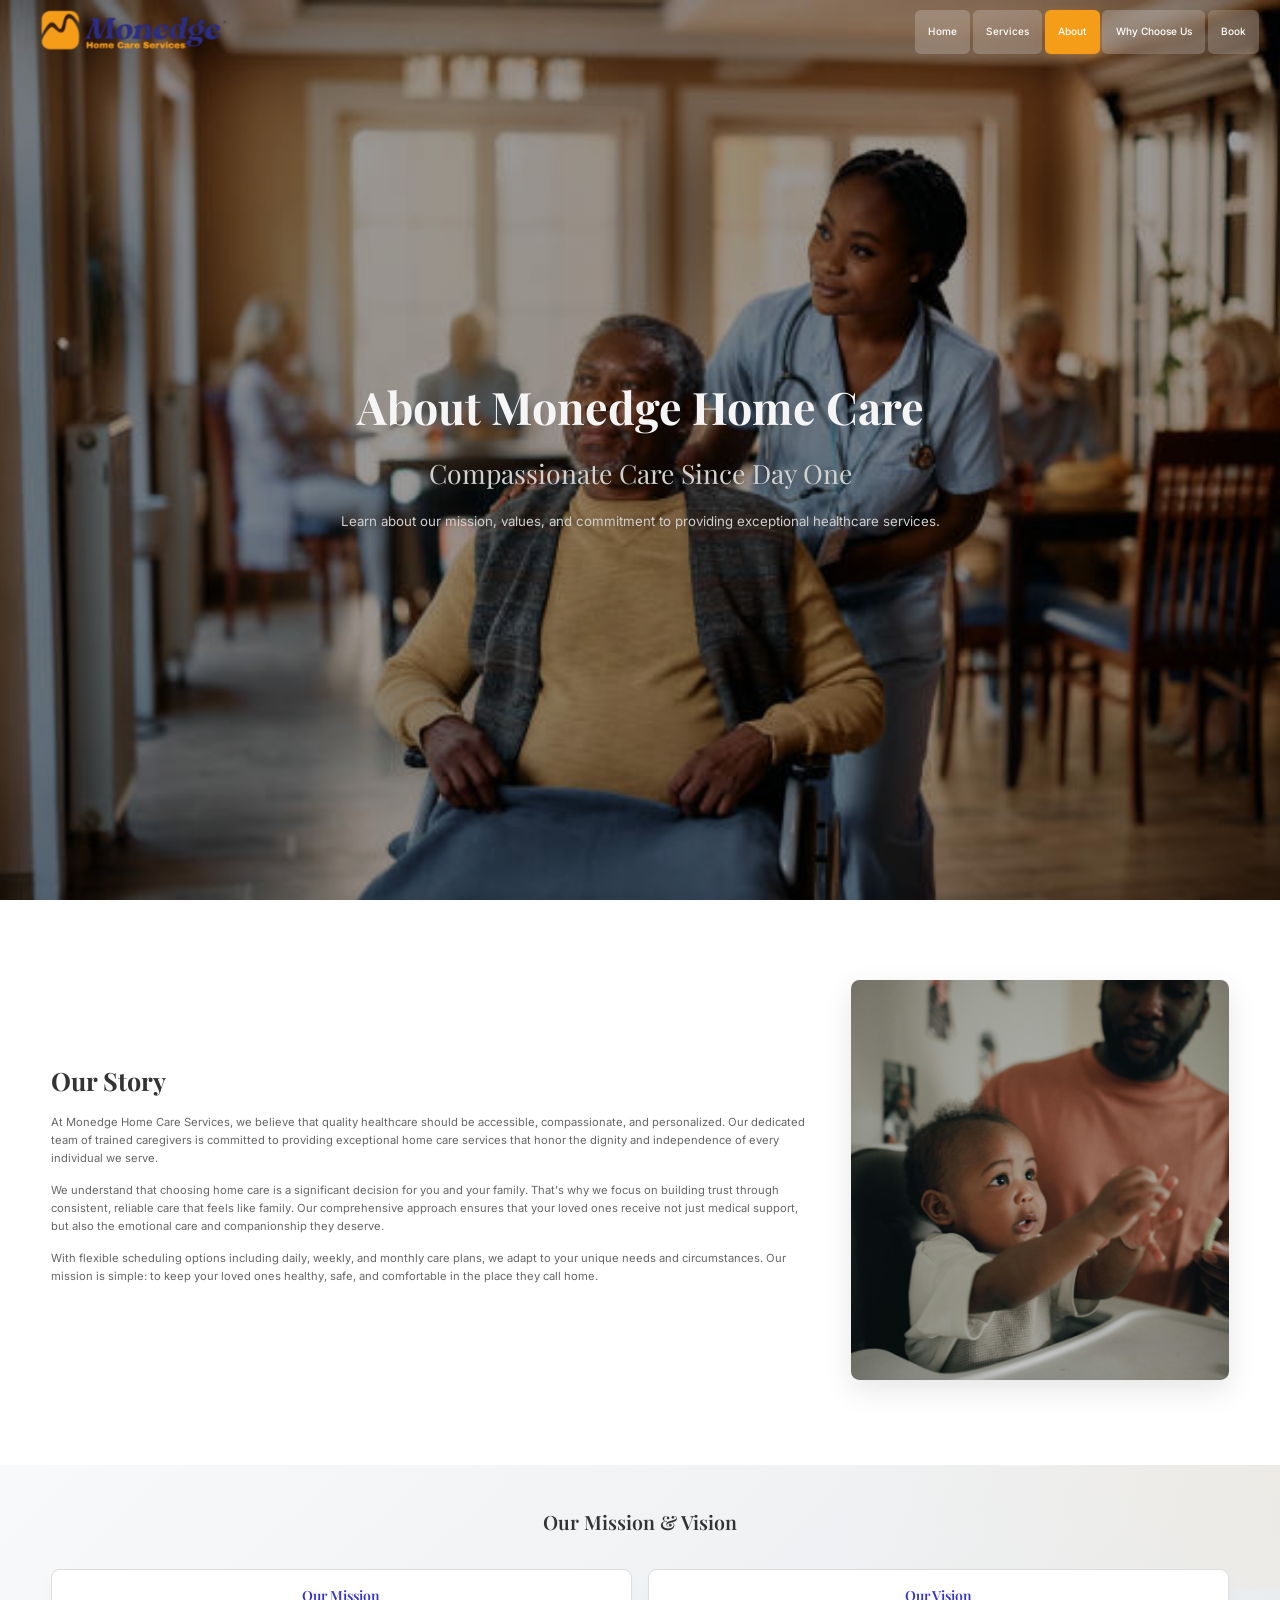
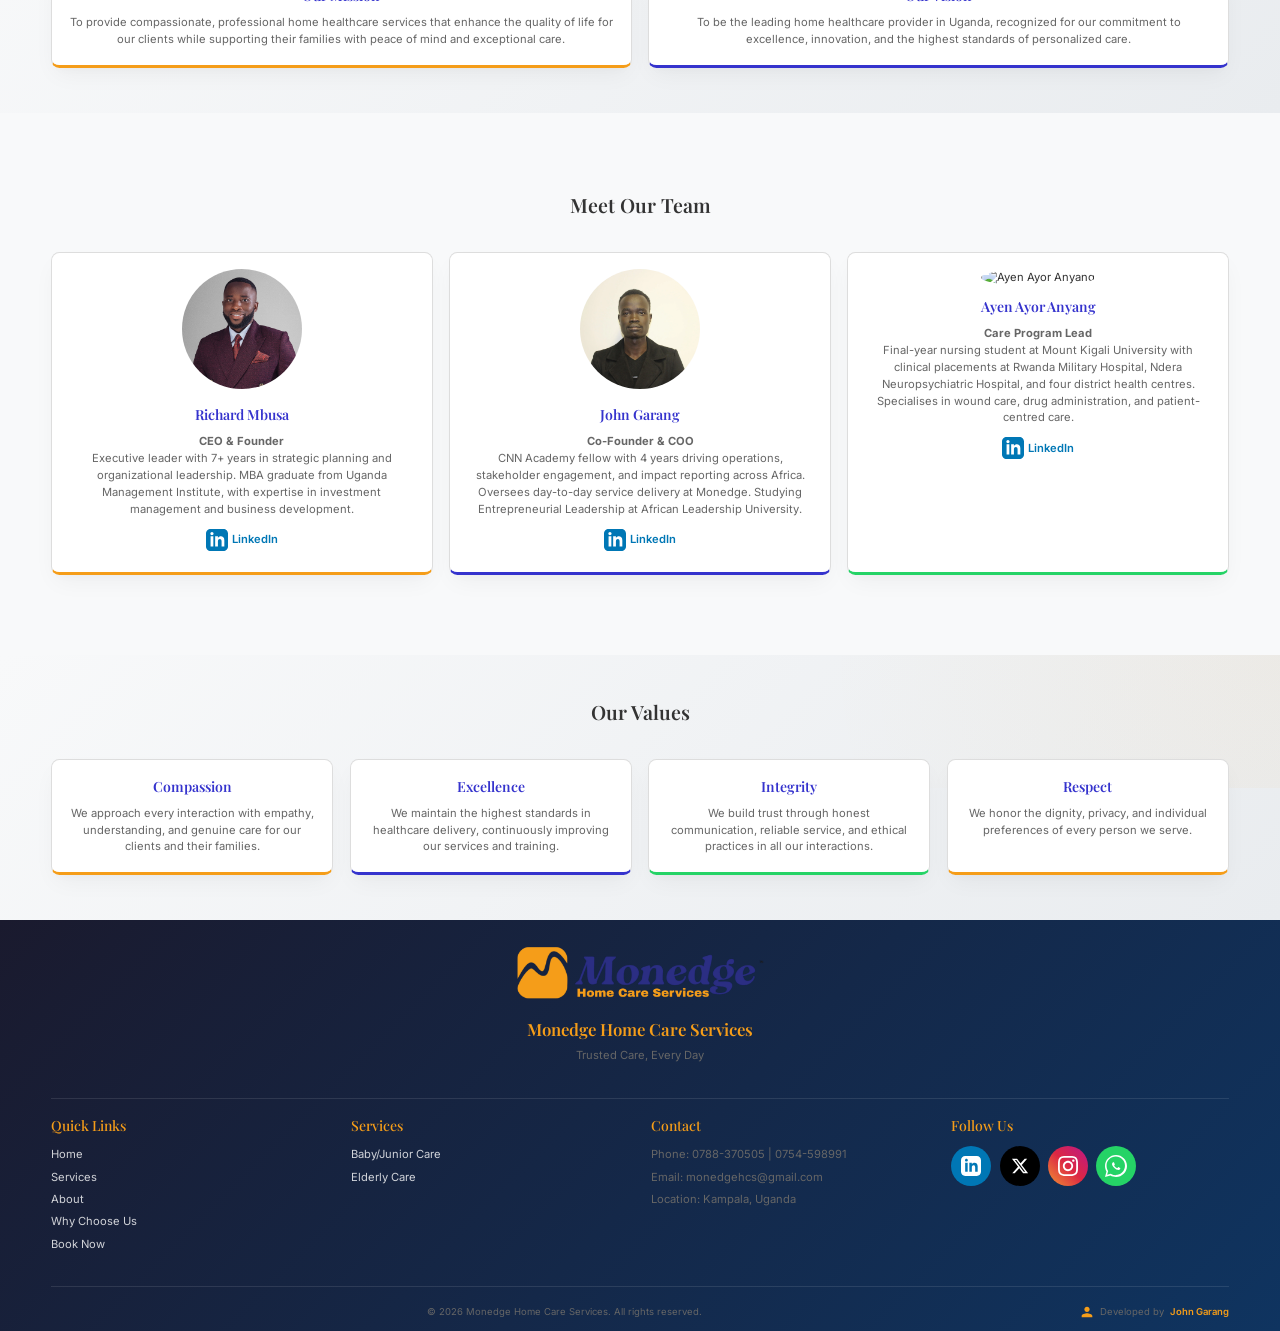
==== commit 4f7ad854: "Reduce font size by 30% sitewide via html font-size 70%" ====
--- a/about.html
+++ b/about.html
@@ -88,7 +88,7 @@
 
     <section class="why-choose">
         <div class="container">
-            <h2 style="text-align: center; font-size: 2.5rem; margin-bottom: 3rem; color: #333;">Our Mission & Vision</h2>
+            <h2 style="text-align: center; font-size: 1.75rem; margin-bottom: 3rem; color: #333;">Our Mission & Vision</h2>
             <div class="features-grid">
                 <div class="feature-card" style="border: 1px solid #ddd; border-bottom: 3px solid #f59d19; transition: all 0.3s ease; cursor: pointer;" onmouseover="this.style.transform='translateY(-5px)'; this.style.boxShadow='0 8px 20px rgba(245,157,25,0.3)'" onmouseout="this.style.transform='translateY(0)'; this.style.boxShadow='0 8px 25px rgba(0, 0, 0, 0.08)'">
                     <h3>Our Mission</h3>
@@ -104,7 +104,7 @@
 
     <section style="padding: 80px 0; background: #f8f9fa;">
         <div class="container">
-            <h2 style="text-align: center; font-size: 2.5rem; margin-bottom: 3rem; color: #333;">Meet Our Team</h2>
+            <h2 style="text-align: center; font-size: 1.75rem; margin-bottom: 3rem; color: #333;">Meet Our Team</h2>
             <div class="features-grid">
                 <div class="feature-card" style="border: 1px solid #ddd; border-bottom: 3px solid #f59d19; transition: all 0.3s ease; cursor: pointer;" onmouseover="this.style.transform='translateY(-5px)'; this.style.boxShadow='0 8px 20px rgba(245,157,25,0.3)'" onmouseout="this.style.transform='translateY(0)'; this.style.boxShadow='0 8px 25px rgba(0, 0, 0, 0.08)'">
                     <div class="feature-icon">
@@ -148,7 +148,7 @@
 
     <section class="why-choose">
         <div class="container">
-            <h2 style="text-align: center; font-size: 2.5rem; margin-bottom: 3rem; color: #333;">Our Values</h2>
+            <h2 style="text-align: center; font-size: 1.75rem; margin-bottom: 3rem; color: #333;">Our Values</h2>
             <div class="features-grid">
                 <div class="feature-card" style="border: 1px solid #ddd; border-bottom: 3px solid #f59d19; transition: all 0.3s ease; cursor: pointer;" onmouseover="this.style.transform='translateY(-5px)'; this.style.boxShadow='0 8px 20px rgba(245,157,25,0.3)'" onmouseout="this.style.transform='translateY(0)'; this.style.boxShadow='0 8px 25px rgba(0, 0, 0, 0.08)'">
                     <h3>Compassion</h3>
--- a/css/style.css
+++ b/css/style.css
@@ -27,7 +27,11 @@
 
 html {
     scroll-behavior: smooth;
-    font-size: 16px;
+    font-size: 70%;
+}
+
+body {
+    font-size: 1rem;
 }
 
 body {
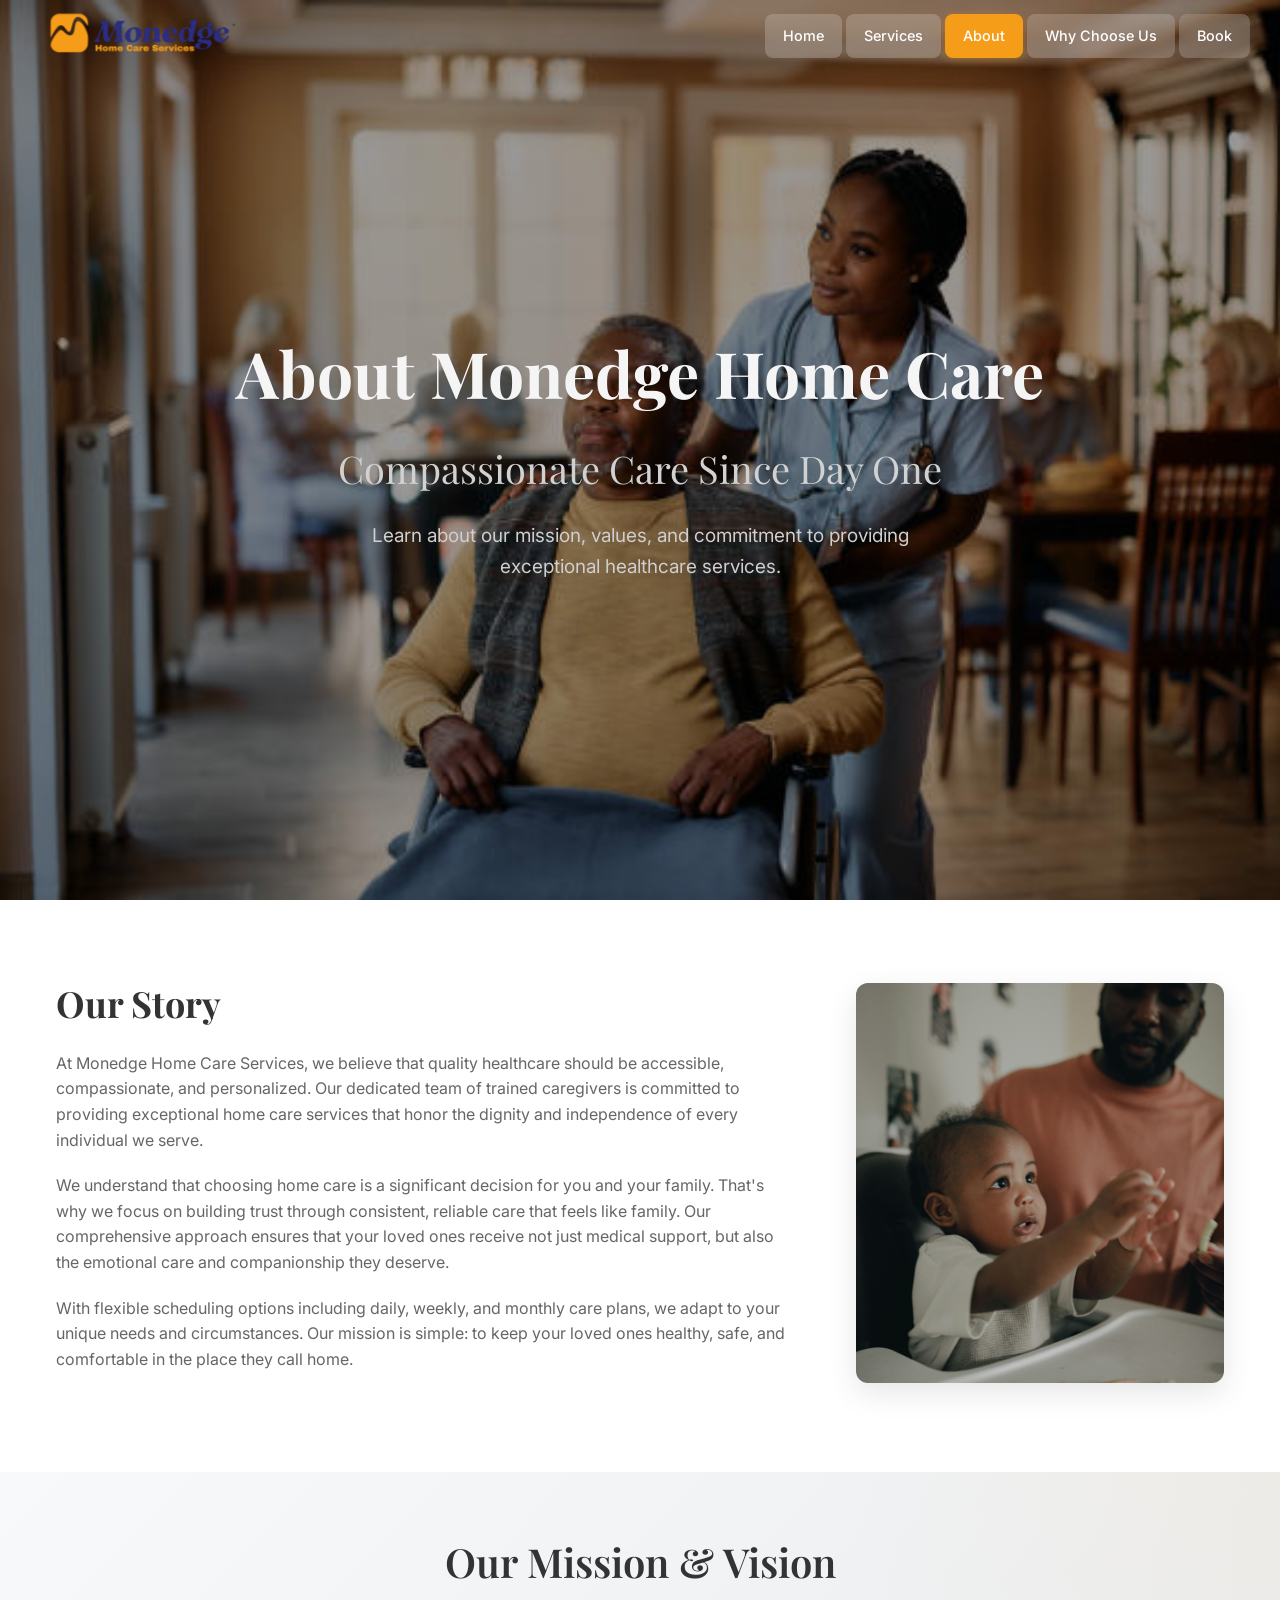
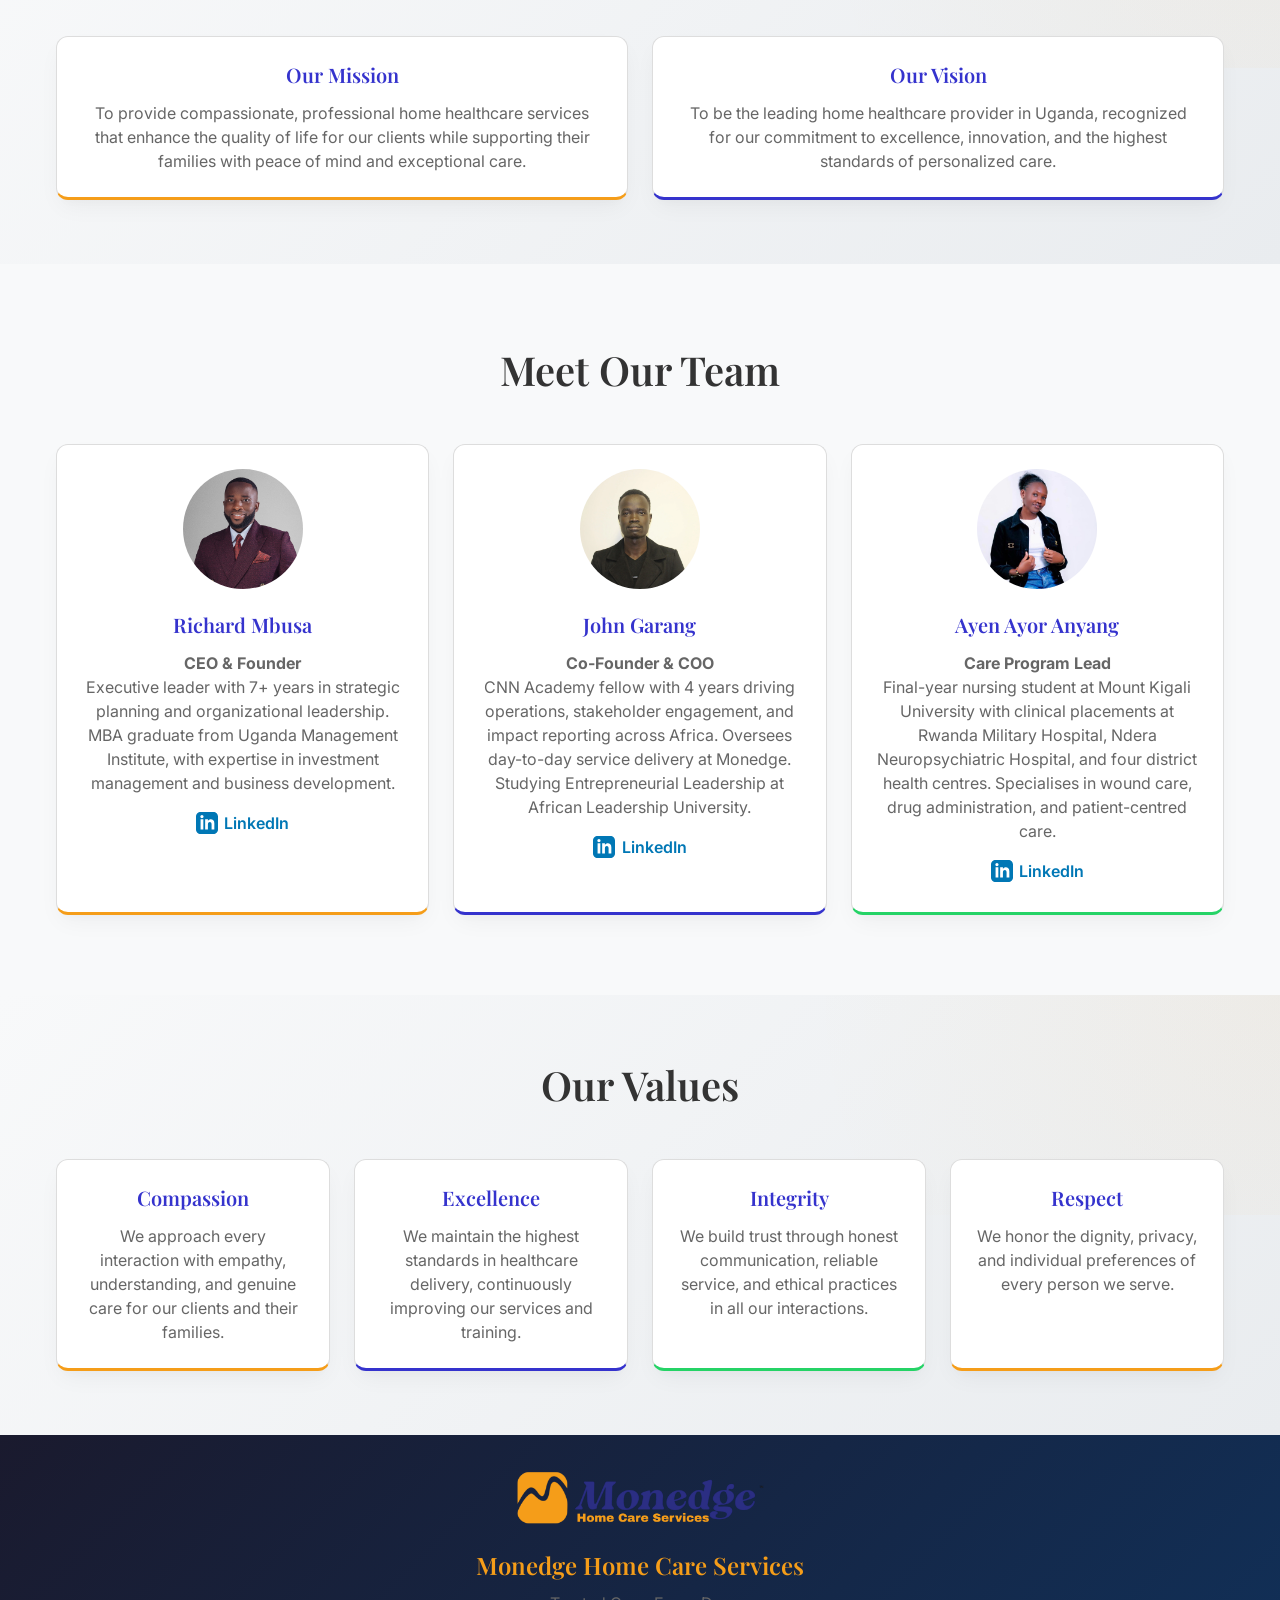
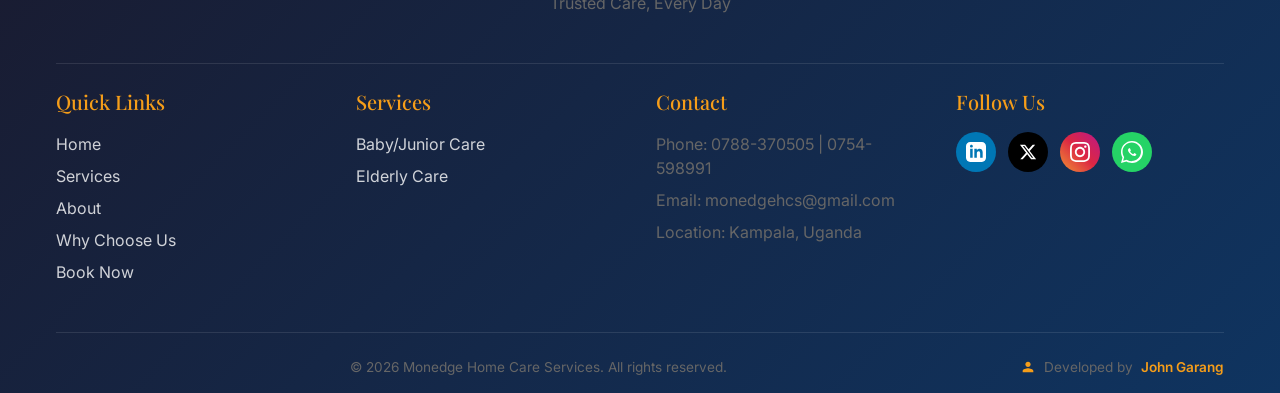
==== commit 1875f6af: "Rewrite index.html with semantic classes, full design system in style.css" ====
--- a/about.html
+++ b/about.html
@@ -88,7 +88,7 @@
 
     <section class="why-choose">
         <div class="container">
-            <h2 style="text-align: center; font-size: 1.75rem; margin-bottom: 3rem; color: #333;">Our Mission & Vision</h2>
+            <h2 style="text-align: center; font-size: 2.5rem; margin-bottom: 3rem; color: #333;">Our Mission & Vision</h2>
             <div class="features-grid">
                 <div class="feature-card" style="border: 1px solid #ddd; border-bottom: 3px solid #f59d19; transition: all 0.3s ease; cursor: pointer;" onmouseover="this.style.transform='translateY(-5px)'; this.style.boxShadow='0 8px 20px rgba(245,157,25,0.3)'" onmouseout="this.style.transform='translateY(0)'; this.style.boxShadow='0 8px 25px rgba(0, 0, 0, 0.08)'">
                     <h3>Our Mission</h3>
@@ -104,7 +104,7 @@
 
     <section style="padding: 80px 0; background: #f8f9fa;">
         <div class="container">
-            <h2 style="text-align: center; font-size: 1.75rem; margin-bottom: 3rem; color: #333;">Meet Our Team</h2>
+            <h2 style="text-align: center; font-size: 2.5rem; margin-bottom: 3rem; color: #333;">Meet Our Team</h2>
             <div class="features-grid">
                 <div class="feature-card" style="border: 1px solid #ddd; border-bottom: 3px solid #f59d19; transition: all 0.3s ease; cursor: pointer;" onmouseover="this.style.transform='translateY(-5px)'; this.style.boxShadow='0 8px 20px rgba(245,157,25,0.3)'" onmouseout="this.style.transform='translateY(0)'; this.style.boxShadow='0 8px 25px rgba(0, 0, 0, 0.08)'">
                     <div class="feature-icon">
@@ -148,7 +148,7 @@
 
     <section class="why-choose">
         <div class="container">
-            <h2 style="text-align: center; font-size: 1.75rem; margin-bottom: 3rem; color: #333;">Our Values</h2>
+            <h2 style="text-align: center; font-size: 2.5rem; margin-bottom: 3rem; color: #333;">Our Values</h2>
             <div class="features-grid">
                 <div class="feature-card" style="border: 1px solid #ddd; border-bottom: 3px solid #f59d19; transition: all 0.3s ease; cursor: pointer;" onmouseover="this.style.transform='translateY(-5px)'; this.style.boxShadow='0 8px 20px rgba(245,157,25,0.3)'" onmouseout="this.style.transform='translateY(0)'; this.style.boxShadow='0 8px 25px rgba(0, 0, 0, 0.08)'">
                     <h3>Compassion</h3>
--- a/css/style.css
+++ b/css/style.css
@@ -27,11 +27,7 @@
 
 html {
     scroll-behavior: smooth;
-    font-size: 70%;
-}
-
-body {
-    font-size: 1rem;
+    font-size: 16px;
 }
 
 body {
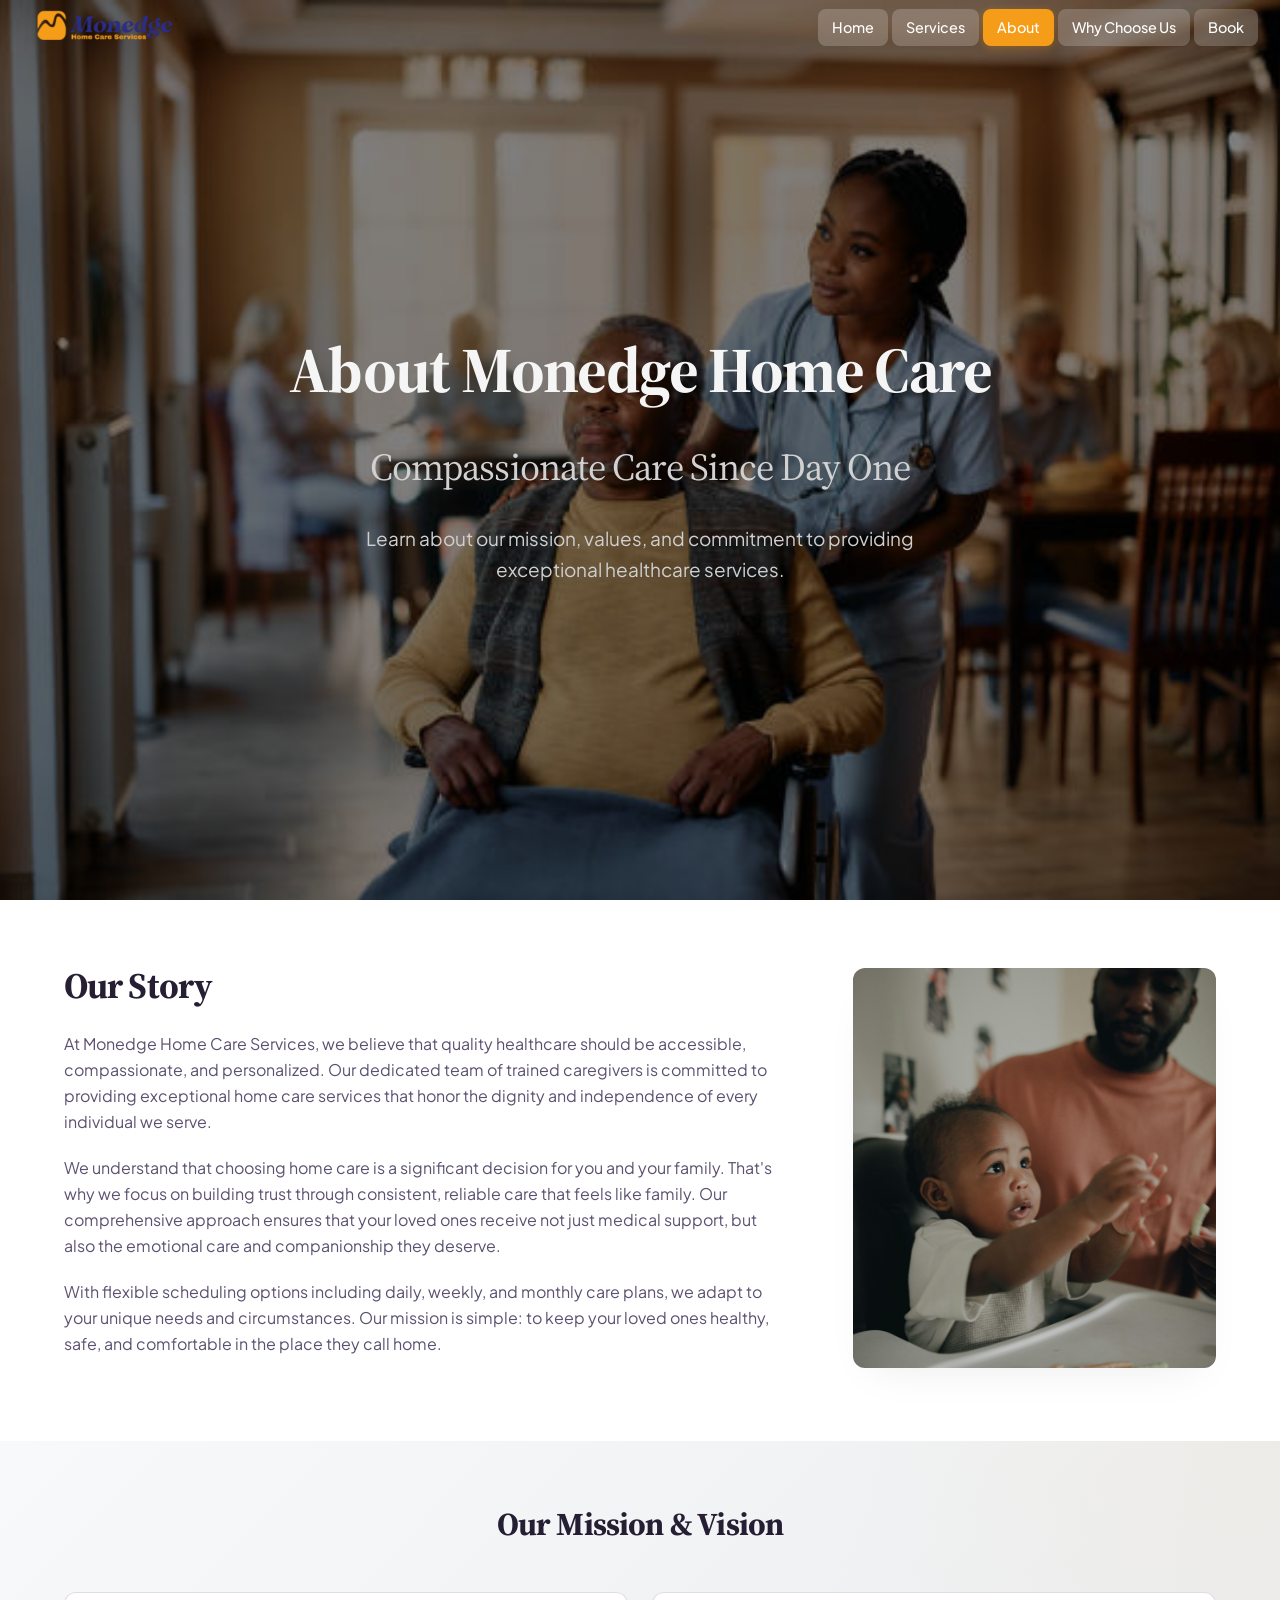
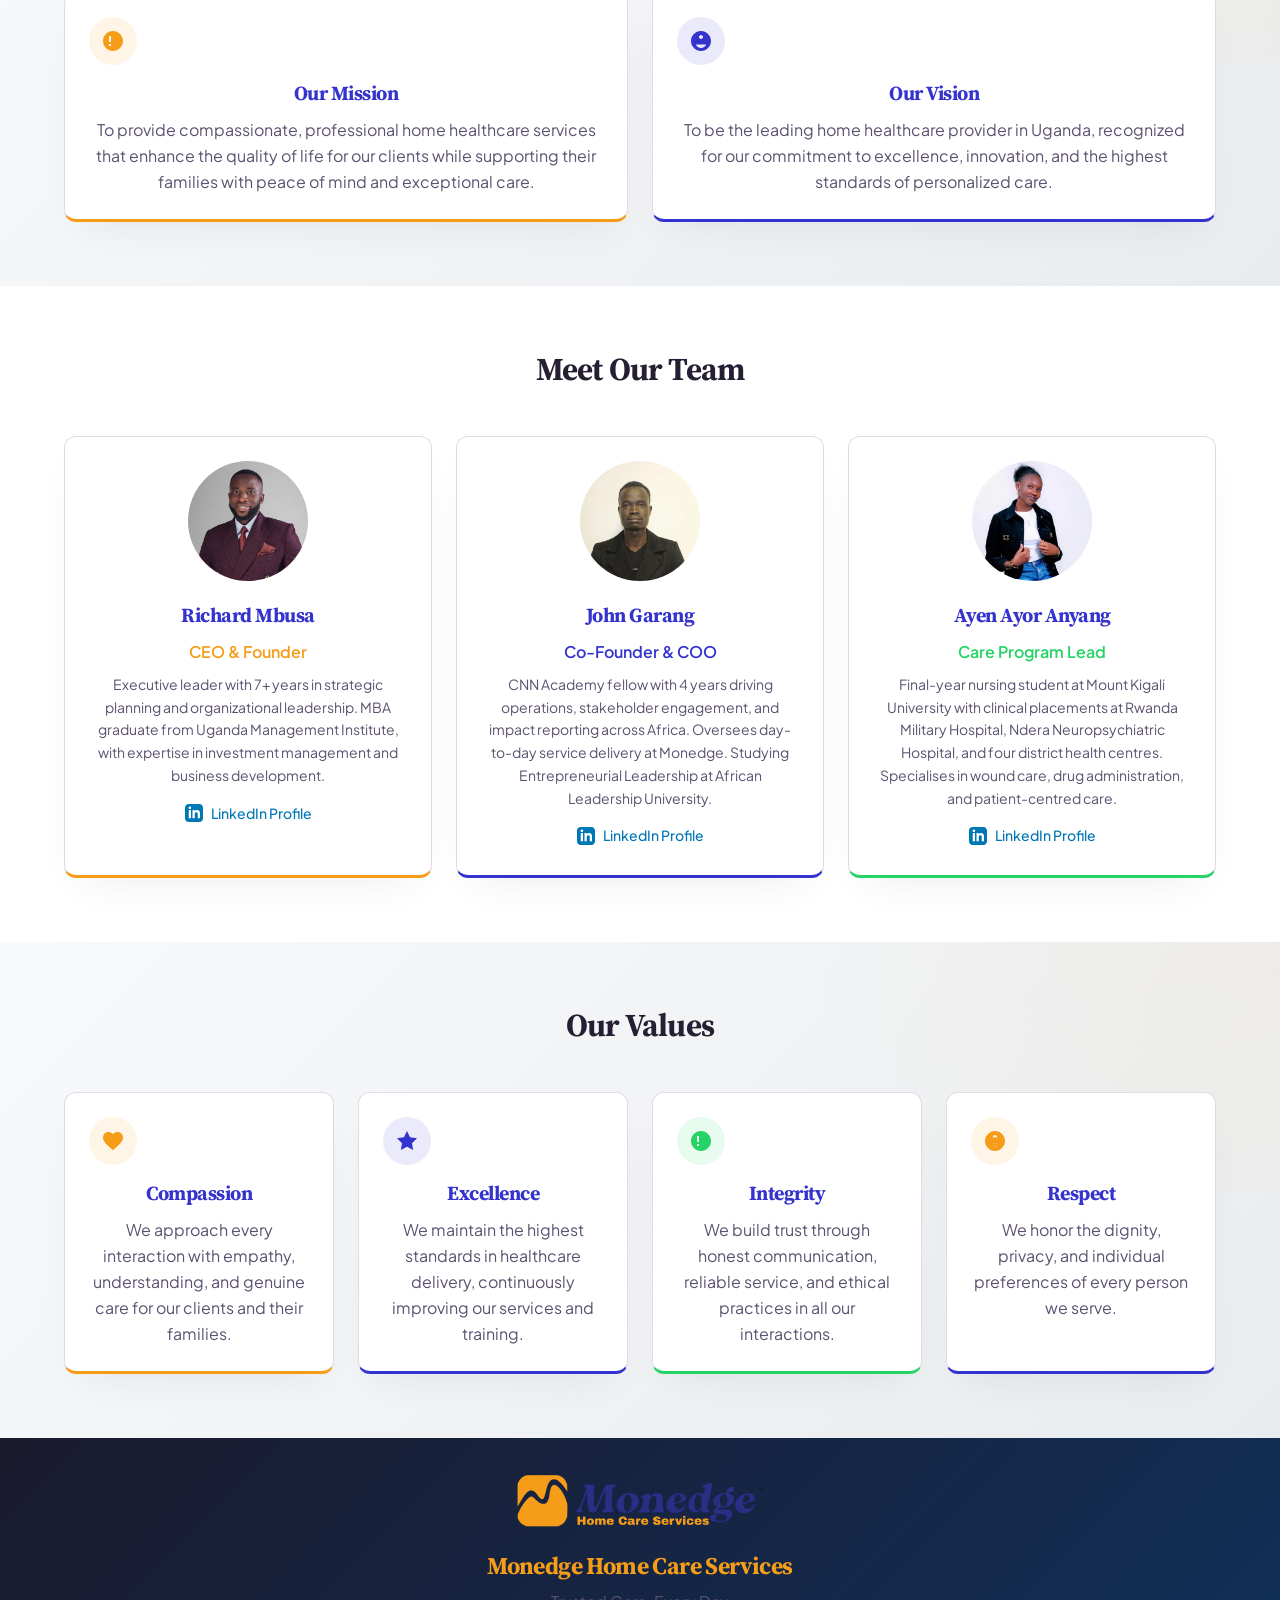
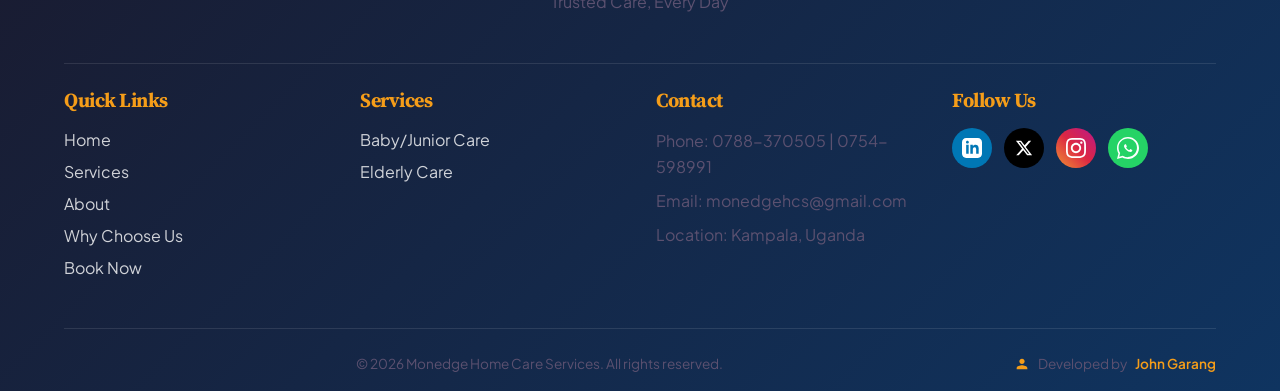
==== commit 728ae63f: "Complete redesign: Source Serif 4, restored nav container, reduced nav-link padding, hero text-shado" ====
--- a/about.html
+++ b/about.html
@@ -4,8 +4,8 @@
     <meta charset="UTF-8">
     <meta name="viewport" content="width=device-width, initial-scale=1.0">
     <title>About Us - Monedge Home Care Services</title>
+    <meta name="description" content="Learn about Monedge Home Care's mission, vision, values, and dedicated team of professional caregivers providing compassionate home healthcare.">
     <link rel="icon" type="image/png" href="Pictures/Monedge Favicon.png">
-    <link rel="stylesheet" href="https://fonts.googleapis.com/css2?family=Inter:wght@300;400;500;600;700&family=Playfair+Display:wght@400;600;700&display=swap">
     <link rel="stylesheet" href="css/style.css">
 </head>
 <body>
@@ -62,7 +62,8 @@
             });
     </script>
 
-    <section class="hero" style="background-color: #000; background-image: linear-gradient(rgba(0, 0, 0, 0.4), rgba(0, 0, 0, 0.4)), url('Pictures/New About Heroe.jpg'); background-size: cover; background-position: top center;">
+    <!-- Hero Section -->
+    <section class="hero" style="background: linear-gradient(rgba(0, 0, 0, 0.5), rgba(0, 0, 0, 0.5)), url('Pictures/New About Heroe.jpg'); background-size: cover; background-position: top center;">
         <div class="hero-content">
             <h1>About Monedge Home Care</h1>
             <p class="tagline">Compassionate Care Since Day One</p>
@@ -70,7 +71,8 @@
         </div>
     </section>
 
-    <section style="padding: 80px 0; background: white;">
+    <!-- Our Story Section -->
+    <section style="padding: 4rem 0; background: hsl(var(--background));">
         <div class="container">
             <div class="about-content">
                 <div class="about-text">
@@ -86,15 +88,26 @@
         </div>
     </section>
 
+    <!-- Mission & Vision Section -->
     <section class="why-choose">
         <div class="container">
-            <h2 style="text-align: center; font-size: 2.5rem; margin-bottom: 3rem; color: #333;">Our Mission & Vision</h2>
+            <h2 class="section-title">Our Mission & Vision</h2>
             <div class="features-grid">
-                <div class="feature-card" style="border: 1px solid #ddd; border-bottom: 3px solid #f59d19; transition: all 0.3s ease; cursor: pointer;" onmouseover="this.style.transform='translateY(-5px)'; this.style.boxShadow='0 8px 20px rgba(245,157,25,0.3)'" onmouseout="this.style.transform='translateY(0)'; this.style.boxShadow='0 8px 25px rgba(0, 0, 0, 0.08)'">
+                <div class="feature-card">
+                    <div style="width: 48px; height: 48px; background: rgba(245,157,25,0.1); border-radius: 50%; display: flex; align-items: center; justify-content: center; margin-bottom: 1rem;">
+                        <svg width="24" height="24" viewBox="0 0 24 24" fill="var(--color-primary)">
+                            <path d="M12 2C6.48 2 2 6.48 2 12s4.48 10 10 10 10-4.48 10-10S17.52 2 12 2zm-2 15h-2v-2h2v2zm0-4h-2V7h2v6z"/>
+                        </svg>
+                    </div>
                     <h3>Our Mission</h3>
                     <p>To provide compassionate, professional home healthcare services that enhance the quality of life for our clients while supporting their families with peace of mind and exceptional care.</p>
                 </div>
-                <div class="feature-card" style="border: 1px solid #ddd; border-bottom: 3px solid #3533cd; transition: all 0.3s ease; cursor: pointer;" onmouseover="this.style.transform='translateY(-5px)'; this.style.boxShadow='0 8px 20px rgba(53,51,205,0.3)'" onmouseout="this.style.transform='translateY(0)'; this.style.boxShadow='0 8px 25px rgba(0, 0, 0, 0.08)'">
+                <div class="feature-card">
+                    <div style="width: 48px; height: 48px; background: rgba(53,51,205,0.1); border-radius: 50%; display: flex; align-items: center; justify-content: center; margin-bottom: 1rem;">
+                        <svg width="24" height="24" viewBox="0 0 24 24" fill="var(--color-secondary)">
+                            <path d="M12 2C6.48 2 2 6.48 2 12s4.48 10 10 10 10-4.48 10-10S17.52 2 12 2zm0 4c1.1 0 2 .9 2 2s-.9 2-2 2-2-.9-2-2 .9-2 2-2zm0 13c-2.33 0-4.31-1.46-5.11-3.5h10.22c-.8 2.04-2.78 3.5-5.11 3.5z"/>
+                        </svg>
+                    </div>
                     <h3>Our Vision</h3>
                     <p>To be the leading home healthcare provider in Uganda, recognized for our commitment to excellence, innovation, and the highest standards of personalized care.</p>
                 </div>
@@ -102,67 +115,101 @@
         </div>
     </section>
 
-    <section style="padding: 80px 0; background: #f8f9fa;">
-        <div class="container">
-            <h2 style="text-align: center; font-size: 2.5rem; margin-bottom: 3rem; color: #333;">Meet Our Team</h2>
+    <!-- Meet Our Team Section -->
+    <section style="padding: 4rem 0; background: hsl(var(--background));">
+        <div class="container">
+            <h2 class="section-title">Meet Our Team</h2>
             <div class="features-grid">
-                <div class="feature-card" style="border: 1px solid #ddd; border-bottom: 3px solid #f59d19; transition: all 0.3s ease; cursor: pointer;" onmouseover="this.style.transform='translateY(-5px)'; this.style.boxShadow='0 8px 20px rgba(245,157,25,0.3)'" onmouseout="this.style.transform='translateY(0)'; this.style.boxShadow='0 8px 25px rgba(0, 0, 0, 0.08)'">
+                <!-- Richard Mbusa -->
+                <div class="feature-card" style="text-align: center;">
                     <div class="feature-icon">
                         <img src="Pictures/Richard Mbusa.jpg" alt="Richard Mbusa" style="width: 120px; height: 120px; border-radius: 50%; object-fit: cover; margin-bottom: 1rem;">
                     </div>
                     <h3>Richard Mbusa</h3>
-                    <p><strong>CEO & Founder</strong></p>
-                    <p>Executive leader with 7+ years in strategic planning and organizational leadership. MBA graduate from Uganda Management Institute, with expertise in investment management and business development.</p>
-                    <a href="https://www.linkedin.com/in/richard-mbusa-4592b1141/" target="_blank" rel="noopener noreferrer" style="display: inline-flex; align-items: center; gap: 0.4rem; margin-top: 1rem; color: #0077b5; text-decoration: none; font-weight: 600;">
-                        <svg xmlns="http://www.w3.org/2000/svg" width="22" height="22" viewBox="0 0 24 24" fill="#0077b5"><path d="M19 0h-14c-2.761 0-5 2.239-5 5v14c0 2.761 2.239 5 5 5h14c2.762 0 5-2.239 5-5v-14c0-2.761-2.238-5-5-5zm-11 19h-3v-11h3v11zm-1.5-12.268c-.966 0-1.75-.79-1.75-1.764s.784-1.764 1.75-1.764 1.75.79 1.75 1.764-.783 1.764-1.75 1.764zm13.5 12.268h-3v-5.604c0-3.368-4-3.113-4 0v5.604h-3v-11h3v1.765c1.396-2.586 7-2.777 7 2.476v6.759z"/></svg>
-                        LinkedIn
+                    <p style="font-weight: 600; color: var(--color-primary); margin-bottom: 0.5rem;">CEO & Founder</p>
+                    <p style="font-size: 0.875rem;">Executive leader with 7+ years in strategic planning and organizational leadership. MBA graduate from Uganda Management Institute, with expertise in investment management and business development.</p>
+                    <a href="https://www.linkedin.com/in/richard-mbusa-4592b1141/" target="_blank" rel="noopener noreferrer" style="display: inline-flex; align-items: center; gap: 0.5rem; margin-top: 1rem; color: #0077b5; text-decoration: none; font-weight: 500; font-size: 0.875rem;">
+                        <svg xmlns="http://www.w3.org/2000/svg" width="18" height="18" viewBox="0 0 24 24" fill="#0077b5">
+                            <path d="M19 0h-14c-2.761 0-5 2.239-5 5v14c0 2.761 2.239 5 5 5h14c2.762 0 5-2.239 5-5v-14c0-2.761-2.238-5-5-5zm-11 19h-3v-11h3v11zm-1.5-12.268c-.966 0-1.75-.79-1.75-1.764s.784-1.764 1.75-1.764 1.75.79 1.75 1.764-.783 1.764-1.75 1.764zm13.5 12.268h-3v-5.604c0-3.368-4-3.113-4 0v5.604h-3v-11h3v1.765c1.396-2.586 7-2.777 7 2.476v6.759z"/>
+                        </svg>
+                        LinkedIn Profile
                     </a>
                 </div>
-                <div class="feature-card" style="border: 1px solid #ddd; border-bottom: 3px solid #3533cd; transition: all 0.3s ease; cursor: pointer;" onmouseover="this.style.transform='translateY(-5px)'; this.style.boxShadow='0 8px 20px rgba(53,51,205,0.3)'" onmouseout="this.style.transform='translateY(0)'; this.style.boxShadow='0 8px 25px rgba(0, 0, 0, 0.08)'">
+
+                <!-- John Garang -->
+                <div class="feature-card" style="text-align: center;">
                     <div class="feature-icon">
                         <img src="Pictures/John Garang.webp" alt="John Garang" style="width: 120px; height: 120px; border-radius: 50%; object-fit: cover; margin-bottom: 1rem;">
                     </div>
                     <h3>John Garang</h3>
-                    <p><strong>Co-Founder & COO</strong></p>
-                    <p>CNN Academy fellow with 4 years driving operations, stakeholder engagement, and impact reporting across Africa. Oversees day-to-day service delivery at Monedge. Studying Entrepreneurial Leadership at African Leadership University.</p>
-                    <a href="https://www.linkedin.com/in/j-garang/" target="_blank" rel="noopener noreferrer" style="display: inline-flex; align-items: center; gap: 0.4rem; margin-top: 1rem; color: #0077b5; text-decoration: none; font-weight: 600;">
-                        <svg xmlns="http://www.w3.org/2000/svg" width="22" height="22" viewBox="0 0 24 24" fill="#0077b5"><path d="M19 0h-14c-2.761 0-5 2.239-5 5v14c0 2.761 2.239 5 5 5h14c2.762 0 5-2.239 5-5v-14c0-2.761-2.238-5-5-5zm-11 19h-3v-11h3v11zm-1.5-12.268c-.966 0-1.75-.79-1.75-1.764s.784-1.764 1.75-1.764 1.75.79 1.75 1.764-.783 1.764-1.75 1.764zm13.5 12.268h-3v-5.604c0-3.368-4-3.113-4 0v5.604h-3v-11h3v1.765c1.396-2.586 7-2.777 7 2.476v6.759z"/></svg>
-                        LinkedIn
+                    <p style="font-weight: 600; color: var(--color-secondary); margin-bottom: 0.5rem;">Co-Founder & COO</p>
+                    <p style="font-size: 0.875rem;">CNN Academy fellow with 4 years driving operations, stakeholder engagement, and impact reporting across Africa. Oversees day-to-day service delivery at Monedge. Studying Entrepreneurial Leadership at African Leadership University.</p>
+                    <a href="https://www.linkedin.com/in/j-garang/" target="_blank" rel="noopener noreferrer" style="display: inline-flex; align-items: center; gap: 0.5rem; margin-top: 1rem; color: #0077b5; text-decoration: none; font-weight: 500; font-size: 0.875rem;">
+                        <svg xmlns="http://www.w3.org/2000/svg" width="18" height="18" viewBox="0 0 24 24" fill="#0077b5">
+                            <path d="M19 0h-14c-2.761 0-5 2.239-5 5v14c0 2.761 2.239 5 5 5h14c2.762 0 5-2.239 5-5v-14c0-2.761-2.238-5-5-5zm-11 19h-3v-11h3v11zm-1.5-12.268c-.966 0-1.75-.79-1.75-1.764s.784-1.764 1.75-1.764 1.75.79 1.75 1.764-.783 1.764-1.75 1.764zm13.5 12.268h-3v-5.604c0-3.368-4-3.113-4 0v5.604h-3v-11h3v1.765c1.396-2.586 7-2.777 7 2.476v6.759z"/>
+                        </svg>
+                        LinkedIn Profile
                     </a>
                 </div>
-                <div class="feature-card" style="border: 1px solid #ddd; border-bottom: 3px solid #25d366; transition: all 0.3s ease; cursor: pointer;" onmouseover="this.style.transform='translateY(-5px)'; this.style.boxShadow='0 8px 20px rgba(37,211,102,0.3)'" onmouseout="this.style.transform='translateY(0)'; this.style.boxShadow='0 8px 25px rgba(0, 0, 0, 0.08)'">
+
+                <!-- Ayen Ayor Anyang -->
+                <div class="feature-card" style="text-align: center;">
                     <div class="feature-icon">
                         <img src="Pictures/Ayen Ayor Anyang.jpg" alt="Ayen Ayor Anyang" style="width: 120px; height: 120px; border-radius: 50%; object-fit: cover; margin-bottom: 1rem;">
                     </div>
                     <h3>Ayen Ayor Anyang</h3>
-                    <p><strong>Care Program Lead</strong></p>
-                    <p>Final-year nursing student at Mount Kigali University with clinical placements at Rwanda Military Hospital, Ndera Neuropsychiatric Hospital, and four district health centres. Specialises in wound care, drug administration, and patient-centred care.</p>
-                    <a href="https://www.linkedin.com/in/ayen-rachel-6b60b5345/details/experience/" target="_blank" rel="noopener noreferrer" style="display: inline-flex; align-items: center; gap: 0.4rem; margin-top: 1rem; color: #0077b5; text-decoration: none; font-weight: 600;">
-                        <svg xmlns="http://www.w3.org/2000/svg" width="22" height="22" viewBox="0 0 24 24" fill="#0077b5"><path d="M19 0h-14c-2.761 0-5 2.239-5 5v14c0 2.761 2.239 5 5 5h14c2.762 0 5-2.239 5-5v-14c0-2.761-2.238-5-5-5zm-11 19h-3v-11h3v11zm-1.5-12.268c-.966 0-1.75-.79-1.75-1.764s.784-1.764 1.75-1.764 1.75.79 1.75 1.764-.783 1.764-1.75 1.764zm13.5 12.268h-3v-5.604c0-3.368-4-3.113-4 0v5.604h-3v-11h3v1.765c1.396-2.586 7-2.777 7 2.476v6.759z"/></svg>
-                        LinkedIn
+                    <p style="font-weight: 600; color: var(--color-accent); margin-bottom: 0.5rem;">Care Program Lead</p>
+                    <p style="font-size: 0.875rem;">Final-year nursing student at Mount Kigali University with clinical placements at Rwanda Military Hospital, Ndera Neuropsychiatric Hospital, and four district health centres. Specialises in wound care, drug administration, and patient-centred care.</p>
+                    <a href="https://www.linkedin.com/in/ayen-rachel-6b60b5345/details/experience/" target="_blank" rel="noopener noreferrer" style="display: inline-flex; align-items: center; gap: 0.5rem; margin-top: 1rem; color: #0077b5; text-decoration: none; font-weight: 500; font-size: 0.875rem;">
+                        <svg xmlns="http://www.w3.org/2000/svg" width="18" height="18" viewBox="0 0 24 24" fill="#0077b5">
+                            <path d="M19 0h-14c-2.761 0-5 2.239-5 5v14c0 2.761 2.239 5 5 5h14c2.762 0 5-2.239 5-5v-14c0-2.761-2.238-5-5-5zm-11 19h-3v-11h3v11zm-1.5-12.268c-.966 0-1.75-.79-1.75-1.764s.784-1.764 1.75-1.764 1.75.79 1.75 1.764-.783 1.764-1.75 1.764zm13.5 12.268h-3v-5.604c0-3.368-4-3.113-4 0v5.604h-3v-11h3v1.765c1.396-2.586 7-2.777 7 2.476v6.759z"/>
+                        </svg>
+                        LinkedIn Profile
                     </a>
                 </div>
             </div>
         </div>
     </section>
 
+    <!-- Our Values Section -->
     <section class="why-choose">
         <div class="container">
-            <h2 style="text-align: center; font-size: 2.5rem; margin-bottom: 3rem; color: #333;">Our Values</h2>
+            <h2 class="section-title">Our Values</h2>
             <div class="features-grid">
-                <div class="feature-card" style="border: 1px solid #ddd; border-bottom: 3px solid #f59d19; transition: all 0.3s ease; cursor: pointer;" onmouseover="this.style.transform='translateY(-5px)'; this.style.boxShadow='0 8px 20px rgba(245,157,25,0.3)'" onmouseout="this.style.transform='translateY(0)'; this.style.boxShadow='0 8px 25px rgba(0, 0, 0, 0.08)'">
+                <div class="feature-card">
+                    <div style="width: 48px; height: 48px; background: rgba(245,157,25,0.1); border-radius: 50%; display: flex; align-items: center; justify-content: center; margin-bottom: 1rem;">
+                        <svg width="24" height="24" viewBox="0 0 24 24" fill="var(--color-primary)">
+                            <path d="M12 21.35l-1.45-1.32C5.4 15.36 2 12.28 2 8.5 2 5.42 4.42 3 7.5 3c1.74 0 3.41.81 4.5 2.09C13.09 3.81 14.76 3 16.5 3 19.58 3 22 5.42 22 8.5c0 3.78-3.4 6.86-8.55 11.54L12 21.35z"/>
+                        </svg>
+                    </div>
                     <h3>Compassion</h3>
                     <p>We approach every interaction with empathy, understanding, and genuine care for our clients and their families.</p>
                 </div>
-                <div class="feature-card" style="border: 1px solid #ddd; border-bottom: 3px solid #3533cd; transition: all 0.3s ease; cursor: pointer;" onmouseover="this.style.transform='translateY(-5px)'; this.style.boxShadow='0 8px 20px rgba(53,51,205,0.3)'" onmouseout="this.style.transform='translateY(0)'; this.style.boxShadow='0 8px 25px rgba(0, 0, 0, 0.08)'">
+                <div class="feature-card">
+                    <div style="width: 48px; height: 48px; background: rgba(53,51,205,0.1); border-radius: 50%; display: flex; align-items: center; justify-content: center; margin-bottom: 1rem;">
+                        <svg width="24" height="24" viewBox="0 0 24 24" fill="var(--color-secondary)">
+                            <path d="M12 2l3.09 6.26L22 9.27l-5 4.87 1.18 6.88L12 17.77l-6.18 3.25L7 14.14 2 9.27l6.91-1.01L12 2z"/>
+                        </svg>
+                    </div>
                     <h3>Excellence</h3>
                     <p>We maintain the highest standards in healthcare delivery, continuously improving our services and training.</p>
                 </div>
-                <div class="feature-card" style="border: 1px solid #ddd; border-bottom: 3px solid #25d366; transition: all 0.3s ease; cursor: pointer;" onmouseover="this.style.transform='translateY(-5px)'; this.style.boxShadow='0 8px 20px rgba(37,211,102,0.3)'" onmouseout="this.style.transform='translateY(0)'; this.style.boxShadow='0 8px 25px rgba(0, 0, 0, 0.08)'">
+                <div class="feature-card">
+                    <div style="width: 48px; height: 48px; background: rgba(37,211,102,0.1); border-radius: 50%; display: flex; align-items: center; justify-content: center; margin-bottom: 1rem;">
+                        <svg width="24" height="24" viewBox="0 0 24 24" fill="var(--color-accent)">
+                            <path d="M12 2C6.48 2 2 6.48 2 12s4.48 10 10 10 10-4.48 10-10S17.52 2 12 2zm-2 15h-2v-2h2v2zm0-4h-2V7h2v6z"/>
+                        </svg>
+                    </div>
                     <h3>Integrity</h3>
                     <p>We build trust through honest communication, reliable service, and ethical practices in all our interactions.</p>
                 </div>
-                <div class="feature-card" style="border: 1px solid #ddd; border-bottom: 3px solid #f59d19; transition: all 0.3s ease; cursor: pointer;" onmouseover="this.style.transform='translateY(-5px)'; this.style.boxShadow='0 8px 20px rgba(245,157,25,0.3)'" onmouseout="this.style.transform='translateY(0)'; this.style.boxShadow='0 8px 25px rgba(0, 0, 0, 0.08)'">
+                <div class="feature-card">
+                    <div style="width: 48px; height: 48px; background: rgba(245,157,25,0.1); border-radius: 50%; display: flex; align-items: center; justify-content: center; margin-bottom: 1rem;">
+                        <svg width="24" height="24" viewBox="0 0 24 24" fill="var(--color-primary)">
+                            <path d="M12 12c-1.1 0-2-.9-2-2s.9-2 2-2 2 .9 2 2-.9 2-2 2zm0 2c-1.1 0-2 .9-2 2s.9 2 2 2 2-.9 2-2-.9-2-2-2z"/>
+                            <path d="M12 2C6.48 2 2 6.48 2 12s4.48 10 10 10 10-4.48 10-10S17.52 2 12 2zm0 4c1.1 0 2 .9 2 2s-.9 2-2 2-2-.9-2-2 .9-2 2-2zm0 12c-1.1 0-2-.9-2-2s.9-2 2-2 2 .9 2 2-.9 2-2 2z"/>
+                        </svg>
+                    </div>
                     <h3>Respect</h3>
                     <p>We honor the dignity, privacy, and individual preferences of every person we serve.</p>
                 </div>
@@ -173,4 +220,4 @@
     <div id="footer-placeholder"></div>
     <script>fetch('footer.html').then(response => response.text()).then(data => document.getElementById('footer-placeholder').innerHTML = data);</script>
 </body>
-</html>
+</html>
--- a/css/style.css
+++ b/css/style.css
@@ -1,5 +1,10 @@
 /* ============================================================
-   RESET & BASE
+   FONTS (from sample)
+   ============================================================ */
+@import url('https://fonts.googleapis.com/css2?family=Plus+Jakarta+Sans:wght@400;500;600;700;800&family=Source+Serif+4:wght@400;500;600;700&display=swap');
+
+/* ============================================================
+   RESET & BASE (from sample styling)
    ============================================================ */
 *, *::before, *::after {
     margin: 0;
@@ -7,7 +12,11 @@
     box-sizing: border-box;
 }
 
+/* ============================================================
+   CSS VARIABLES - YOUR COLORS PRESERVED
+   ============================================================ */
 :root {
+    /* Your original colors */
     --color-primary:   #f59d19;
     --color-secondary: #3533cd;
     --color-accent:    #25d366;
@@ -16,13 +25,30 @@
     --color-muted:     #666;
     --color-bg:        #f8f9fa;
     --color-white:     #ffffff;
-    --radius-sm:       0.5rem;
-    --radius-md:       0.75rem;
-    --radius-lg:       1rem;
-    --radius-pill:     9999px;
-    --shadow-card:     0 10px 25px -5px rgba(0,0,0,0.05), 0 8px 10px -6px rgba(0,0,0,0.02);
-    --shadow-hover:    0 20px 40px -8px rgba(0,0,0,0.12);
-    --transition:      all 0.2s ease;
+    
+    /* Typography variables from sample */
+    --background: 0 0% 100%;
+    --foreground: 260 24% 16%;
+    --muted: 280 28% 94%;
+    --muted-foreground: 260 16% 38%;
+    --card: 0 0% 100%;
+    --card-foreground: 260 24% 16%;
+    --border: 280 22% 88%;
+    --radius: 0.75rem;
+    
+    /* Shadows from sample */
+    --shadow-soft: 0 16px 40px -20px rgba(0,0,0,0.08);
+    --shadow-card: 0 18px 40px -18px rgba(0,0,0,0.08);
+    --shadow-elevated: 0 28px 70px -28px rgba(0,0,0,0.12);
+    
+    /* Your original radii */
+    --radius-sm: 0.5rem;
+    --radius-md: 0.75rem;
+    --radius-lg: 1rem;
+    --radius-pill: 9999px;
+    
+    /* Your original transitions */
+    --transition: all 0.2s ease;
 }
 
 html {
@@ -31,50 +57,93 @@
 }
 
 body {
-    font-family: 'Inter', system-ui, -apple-system, BlinkMacSystemFont, 'Segoe UI', Roboto, Helvetica, Arial, sans-serif;
+    font-family: 'Plus Jakarta Sans', system-ui, -apple-system, BlinkMacSystemFont, 'Segoe UI', Roboto, Helvetica, Arial, sans-serif;
     font-size: 1rem;
     line-height: 1.5;
-    color: var(--color-text);
-    background: var(--color-white);
-}
-
-/* ============================================================
-   TYPOGRAPHY
+    color: hsl(var(--foreground));
+    background: hsl(var(--background));
+    -webkit-font-smoothing: antialiased;
+}
+
+/* ============================================================
+   TYPOGRAPHY (from sample)
    ============================================================ */
 h1, h2, h3, h4, h5, h6 {
-    font-family: 'Playfair Display', serif;
+    font-family: 'Source Serif 4', Georgia, serif;
+    font-weight: 700;
+    letter-spacing: -0.025em;
     line-height: 1.2;
     margin-bottom: 0.5em;
-    color: var(--color-text);
-}
-
-h1 { font-size: 2.5rem;  font-weight: 700; line-height: 1.2; }
-h2 { font-size: 2rem;    font-weight: 600; line-height: 1.3; }
-h3 { font-size: 1.5rem;  font-weight: 600; line-height: 1.4; }
-h4 { font-size: 1.25rem; font-weight: 500; line-height: 1.4; }
+    color: hsl(var(--foreground));
+}
+
+h1 { font-size: 2.5rem; }
+h2 { font-size: 2rem; }
+h3 { font-size: 1.5rem; }
+h4 { font-size: 1.25rem; }
+h5 { font-size: 1.125rem; }
+h6 { font-size: 1rem; }
 
 p {
     font-size: 1rem;
-    line-height: 1.5;
+    line-height: 1.625;
     margin-bottom: 1em;
-    color: var(--color-muted);
+    color: hsl(var(--muted-foreground));
 }
 
 small, .text-sm {
     font-size: 0.875rem;
-    line-height: 1.4;
-}
-
-/* ============================================================
-   LAYOUT
+    line-height: 1.25rem;
+}
+
+/* Utility text classes from sample */
+.text-muted-foreground {
+    color: hsl(var(--muted-foreground));
+}
+
+.text-foreground {
+    color: hsl(var(--foreground));
+}
+
+/* ============================================================
+   LAYOUT (from sample)
    ============================================================ */
 .container {
-    max-width: 1200px;
-    margin: 0 auto;
-    padding-left: 1rem;
-    padding-right: 1rem;
     width: 100%;
-    box-sizing: border-box;
+    margin-right: auto;
+    margin-left: auto;
+    padding-right: 1.5rem;
+    padding-left: 1.5rem;
+}
+
+@media (min-width: 640px) {
+    .container {
+        max-width: 640px;
+    }
+}
+
+@media (min-width: 768px) {
+    .container {
+        max-width: 768px;
+    }
+}
+
+@media (min-width: 1024px) {
+    .container {
+        max-width: 1024px;
+    }
+}
+
+@media (min-width: 1200px) {
+    .container {
+        max-width: 1200px;
+    }
+}
+
+@media (min-width: 1400px) {
+    .container {
+        max-width: 1400px;
+    }
 }
 
 section {
@@ -83,7 +152,7 @@
 }
 
 /* ============================================================
-   NAVIGATION
+   NAVIGATION (preserved with sample typography)
    ============================================================ */
 .navbar {
     position: fixed;
@@ -99,7 +168,7 @@
 .navbar.scrolled {
     background: rgba(255,255,255,0.98);
     backdrop-filter: blur(20px);
-    box-shadow: 0 2px 20px rgba(0,0,0,0.15);
+    box-shadow: var(--shadow-soft);
 }
 
 .navbar.scrolled .nav-logo h2 { color: var(--color-primary); }
@@ -107,24 +176,25 @@
 .nav-container {
     max-width: 1400px;
     margin: 0 auto;
-    padding: 0.625rem 1.875rem;
+    padding: 0.469rem 1.406rem;
     display: flex;
     align-items: center;
     justify-content: space-between;
     gap: 2rem;
-    min-height: 60px;
+    min-height: 45px;
 }
 
 .nav-logo img {
-    height: 45px;
+    height: 34px;
     width: auto;
     transition: var(--transition);
 }
 
 .nav-logo h2 {
-    font-family: 'Playfair Display', serif;
+    font-family: 'Source Serif 4', Georgia, serif;
     font-size: 1.5rem;
     font-weight: 700;
+    letter-spacing: -0.025em;
     color: white;
     transition: var(--transition);
 }
@@ -140,20 +210,19 @@
 }
 
 .nav-link {
-    padding: 0.5rem 1rem;
+    padding: 0.375rem 0.75rem;
     color: white;
     text-decoration: none;
     font-weight: 500;
     font-size: 0.9rem;
-    display: inline-block;
+    display: inline-flex;
+    align-items: center;
     border-radius: var(--radius-sm);
     transition: var(--transition);
     border: 2px solid transparent;
     background: rgba(255,255,255,0.2);
     backdrop-filter: blur(10px);
-    min-height: 44px;
-    display: inline-flex;
-    align-items: center;
+    min-height: 33px;
 }
 
 .nav-link:hover,
@@ -169,7 +238,7 @@
 }
 
 .navbar.scrolled .nav-link {
-    color: var(--color-text);
+    color: hsl(var(--foreground));
     background: rgba(0,0,0,0.06);
 }
 
@@ -193,9 +262,9 @@
     display: none;
     flex-direction: column;
     cursor: pointer;
-    padding: 0.5rem;
-    min-height: 44px;
-    min-width: 44px;
+    padding: 0.375rem;
+    min-height: 33px;
+    min-width: 33px;
     align-items: center;
     justify-content: center;
 }
@@ -209,10 +278,10 @@
     border-radius: 2px;
 }
 
-.navbar.scrolled .bar { background: var(--color-text); }
-
-/* ============================================================
-   HERO
+.navbar.scrolled .bar { background: hsl(var(--foreground)); }
+
+/* ============================================================
+   HERO (preserved with sample typography)
    ============================================================ */
 .hero {
     min-height: 100vh;
@@ -236,18 +305,20 @@
 }
 
 .hero h1 {
-    font-family: 'Playfair Display', serif;
+    font-family: 'Source Serif 4', Georgia, serif;
     font-size: clamp(2.5rem, 8vw, 4rem);
     font-weight: 700;
+    letter-spacing: -0.025em;
     color: #f5f5f5;
     margin-bottom: clamp(1rem, 3vw, 2rem);
     line-height: 1.1;
 }
 
 .tagline {
-    font-family: 'Playfair Display', serif;
+    font-family: 'Source Serif 4', Georgia, serif;
     font-size: clamp(1.25rem, 4vw, 2.375rem);
     font-weight: 400;
+    letter-spacing: -0.025em;
     color: #d1d1d1;
     margin-bottom: 1.5rem;
 }
@@ -255,7 +326,7 @@
 .mission {
     font-size: clamp(1rem, 2vw, 1.1875rem);
     font-weight: 400;
-    line-height: 1.6;
+    line-height: 1.625;
     max-width: 600px;
     margin: 0 auto 2rem;
     color: #cfcfcf;
@@ -269,7 +340,7 @@
 }
 
 /* ============================================================
-   BUTTONS
+   BUTTONS (preserved)
    ============================================================ */
 .btn {
     display: inline-flex;
@@ -316,43 +387,44 @@
 }
 
 /* ============================================================
-   CARDS (shared)
+   CARDS (updated with sample shadows)
    ============================================================ */
 .feature-card,
 .category-card,
 .service-card {
-    background: var(--color-white);
+    background: hsl(var(--card));
     border-radius: var(--radius-md);
     padding: 1.5rem;
     transition: var(--transition);
     box-shadow: var(--shadow-card);
+    border: 1px solid hsl(var(--border));
 }
 
 .feature-card:hover,
 .category-card:hover,
 .service-card:hover {
     transform: translateY(-4px);
-    box-shadow: var(--shadow-hover);
+    box-shadow: var(--shadow-elevated);
 }
 
 /* ============================================================
    WELCOME SECTION
    ============================================================ */
 .welcome {
-    background: white;
+    background: hsl(var(--background));
 }
 
 /* ============================================================
    SERVICES SECTION
    ============================================================ */
 .services {
-    background: white;
+    background: hsl(var(--background));
 }
 
 .services h2 {
     text-align: center;
     margin-bottom: 3rem;
-    color: var(--color-text);
+    color: hsl(var(--foreground));
 }
 
 .service-category {
@@ -381,7 +453,6 @@
 }
 
 .category-card {
-    border: 1px solid #e5e7eb;
     border-bottom: 3px solid var(--color-primary);
     overflow: hidden;
     padding: 0;
@@ -413,18 +484,17 @@
     font-size: 1.125rem;
     font-weight: 600;
     margin-bottom: 0.5rem;
-    color: var(--color-text);
+    color: hsl(var(--foreground));
 }
 
 .category-content p {
-    color: var(--color-muted);
-    line-height: 1.5;
+    color: hsl(var(--muted-foreground));
+    line-height: 1.625;
     margin: 0;
     font-size: 0.9375rem;
 }
 
 .service-card {
-    border: 1px solid #e5e7eb;
     border-bottom: 3px solid var(--color-primary);
     text-align: center;
     position: relative;
@@ -461,11 +531,11 @@
     font-size: 1.125rem;
     font-weight: 600;
     margin-bottom: 0.75rem;
-    color: var(--color-text);
+    color: hsl(var(--foreground));
 }
 
 .service-card p {
-    color: var(--color-muted);
+    color: hsl(var(--muted-foreground));
     font-size: 0.875rem;
     line-height: 1.5;
 }
@@ -484,14 +554,14 @@
     font-size: clamp(1.75rem, 3vw, 2.25rem);
     font-weight: 700;
     margin-bottom: 1.5rem;
-    color: var(--color-text);
+    color: hsl(var(--foreground));
 }
 
 .about-text p {
     margin-bottom: 1.25rem;
     font-size: 1rem;
-    line-height: 1.6;
-    color: var(--color-muted);
+    line-height: 1.625;
+    color: hsl(var(--muted-foreground));
 }
 
 .about-image img {
@@ -499,7 +569,7 @@
     height: 400px;
     object-fit: cover;
     border-radius: var(--radius-md);
-    box-shadow: 0 10px 30px rgba(0,0,0,0.1);
+    box-shadow: var(--shadow-card);
 }
 
 /* ============================================================
@@ -523,7 +593,7 @@
 .why-choose h2 {
     text-align: center;
     margin-bottom: 3rem;
-    color: var(--color-text);
+    color: hsl(var(--foreground));
     position: relative;
     z-index: 2;
 }
@@ -537,7 +607,6 @@
 }
 
 .feature-card {
-    border: 1px solid #e5e7eb;
     border-bottom: 3px solid var(--color-primary);
     text-align: center;
     position: relative;
@@ -575,8 +644,8 @@
 }
 
 .feature-card p {
-    color: var(--color-muted);
-    line-height: 1.5;
+    color: hsl(var(--muted-foreground));
+    line-height: 1.625;
     position: relative;
     z-index: 2;
     margin: 0;
@@ -595,13 +664,13 @@
 input, textarea, select {
     width: 100%;
     padding: 0.75rem 1rem;
-    border: 1px solid #d1d5db;
+    border: 1px solid hsl(var(--border));
     border-radius: var(--radius-sm);
-    font-family: inherit;
+    font-family: 'Plus Jakarta Sans', system-ui, sans-serif;
     font-size: 1rem;
     line-height: 1.5;
-    color: var(--color-text);
-    background: white;
+    color: hsl(var(--foreground));
+    background: hsl(var(--background));
     transition: var(--transition);
 }
 
@@ -616,7 +685,7 @@
     font-weight: 500;
     font-size: 0.9375rem;
     margin-bottom: 0.5rem;
-    color: var(--color-text);
+    color: hsl(var(--foreground));
 }
 
 /* ============================================================
@@ -625,7 +694,7 @@
 .section-title {
     text-align: center;
     margin-bottom: 3rem;
-    color: var(--color-text);
+    color: hsl(var(--foreground));
 }
 
 /* ============================================================
@@ -661,7 +730,7 @@
 }
 
 /* ============================================================
-   RESPONSIVE — MOBILE (≤640px)
+   RESPONSIVE — MOBILE (≤768px)
    ============================================================ */
 @media (max-width: 768px) {
     section {
@@ -669,16 +738,21 @@
         padding-bottom: 2.5rem;
     }
 
+    .container {
+        padding-left: 1rem;
+        padding-right: 1rem;
+    }
+
     .nav-menu {
         position: fixed;
         left: -60%;
-        top: 60px;
+        top: 45px;
         flex-direction: column;
-        background: white;
+        background: hsl(var(--background));
         width: 60%;
         text-align: left;
         transition: left 0.3s ease;
-        box-shadow: 0 8px 30px rgba(0,0,0,0.15);
+        box-shadow: var(--shadow-soft);
         padding: 2rem 1.5rem;
         gap: 1rem;
         align-items: flex-start;
@@ -687,7 +761,7 @@
     .nav-menu.active { left: 0; }
 
     .nav-menu .nav-link {
-        color: var(--color-text);
+        color: hsl(var(--foreground));
         background: rgba(0,0,0,0.06);
         width: 100%;
     }
@@ -710,14 +784,6 @@
     .services-grid,
     .features-grid {
         grid-template-columns: 1fr;
-    }
-
-    .welcome-grid,
-    .how-it-works-grid,
-    .services-cards-grid,
-    .testimonials-grid,
-    .why-choose-grid {
-        grid-template-columns: 1fr !important;
     }
 }
 
@@ -741,4 +807,4 @@
     .feature-card {
         padding: 1.25rem;
     }
-}
+}
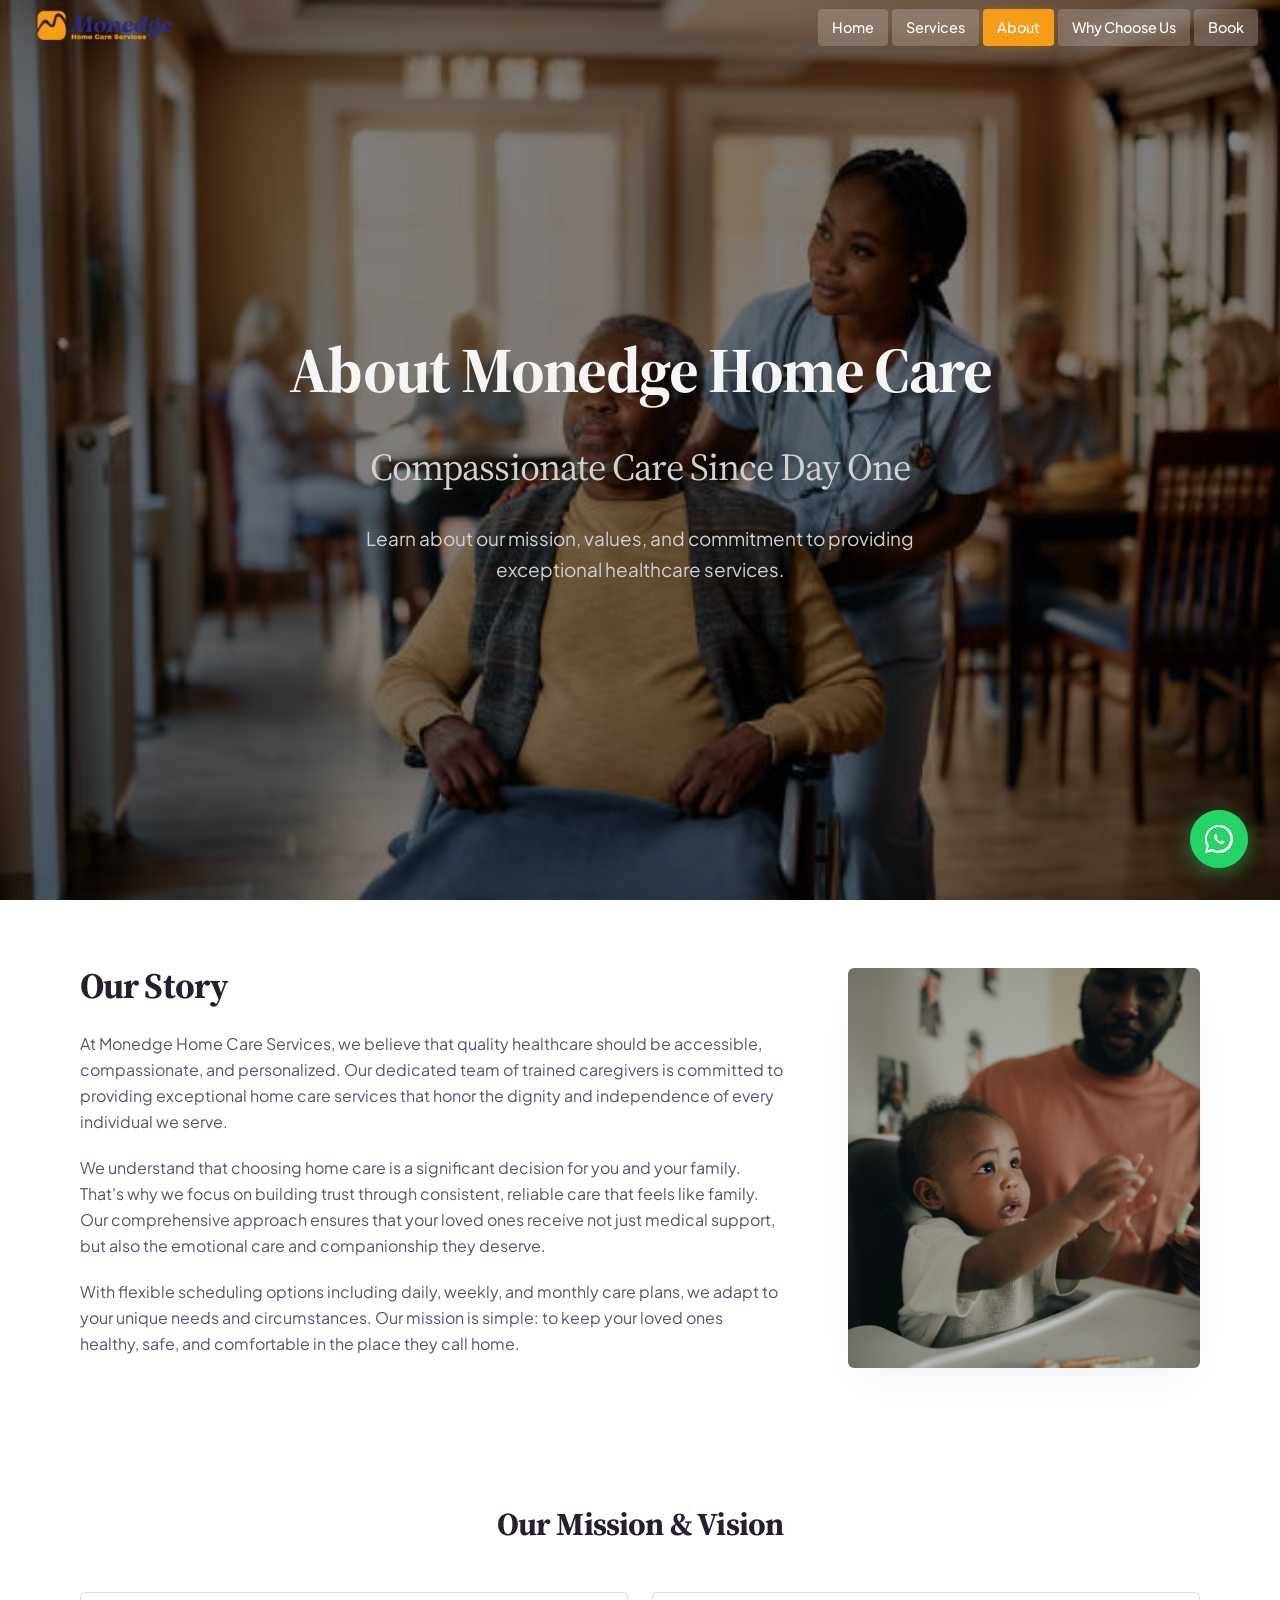
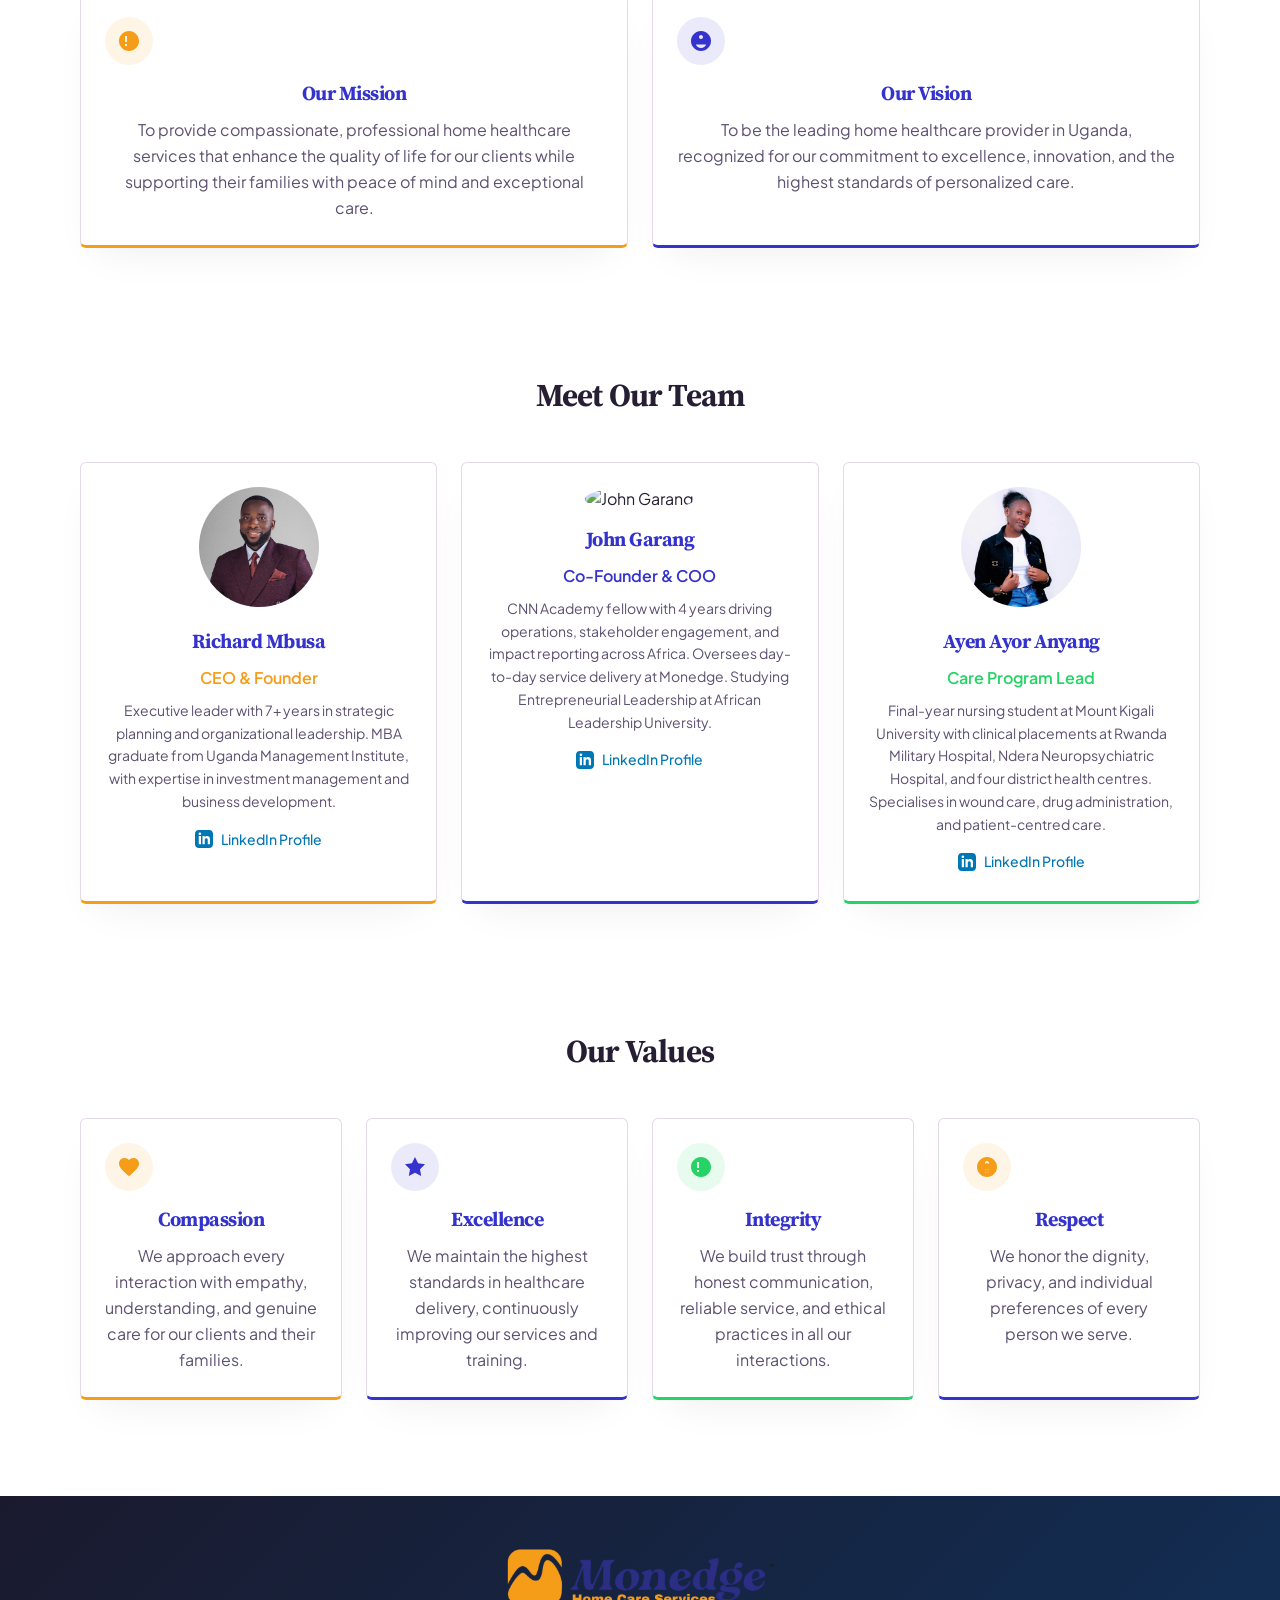
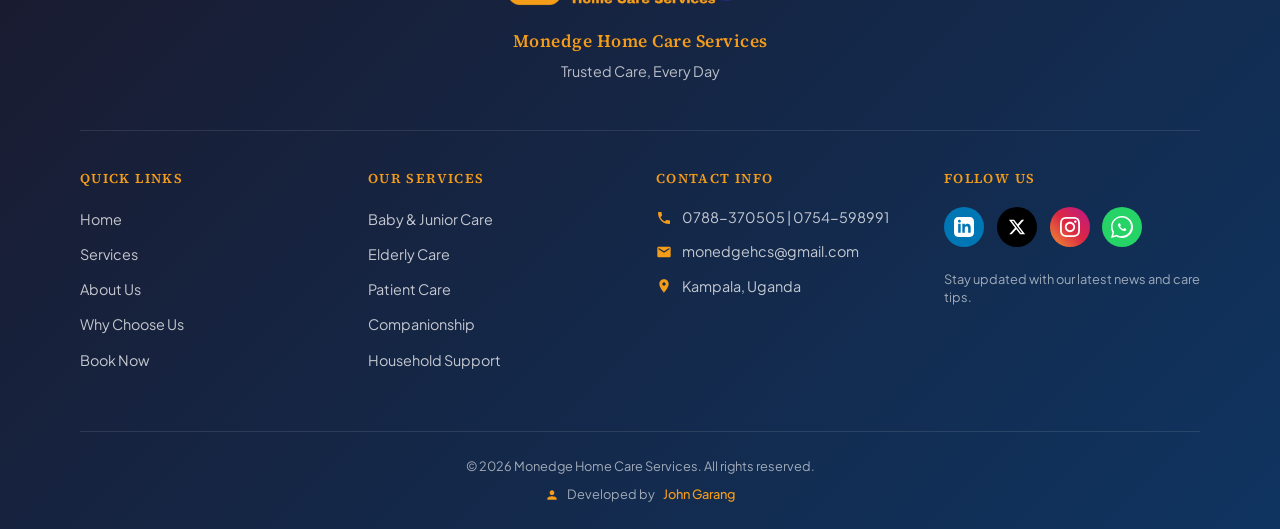
==== commit f63780a7: "UI updates" ====
--- a/about.html
+++ b/about.html
@@ -160,7 +160,7 @@
                     <h3>Ayen Ayor Anyang</h3>
                     <p style="font-weight: 600; color: var(--color-accent); margin-bottom: 0.5rem;">Care Program Lead</p>
                     <p style="font-size: 0.875rem;">Final-year nursing student at Mount Kigali University with clinical placements at Rwanda Military Hospital, Ndera Neuropsychiatric Hospital, and four district health centres. Specialises in wound care, drug administration, and patient-centred care.</p>
-                    <a href="https://www.linkedin.com/in/ayen-rachel-6b60b5345/details/experience/" target="_blank" rel="noopener noreferrer" style="display: inline-flex; align-items: center; gap: 0.5rem; margin-top: 1rem; color: #0077b5; text-decoration: none; font-weight: 500; font-size: 0.875rem;">
+                    <a href="https://www.linkedin.com/in/ayen-rachel-6b60b5345/" target="_blank" rel="noopener noreferrer" style="display: inline-flex; align-items: center; gap: 0.5rem; margin-top: 1rem; color: #0077b5; text-decoration: none; font-weight: 500; font-size: 0.875rem;">
                         <svg xmlns="http://www.w3.org/2000/svg" width="18" height="18" viewBox="0 0 24 24" fill="#0077b5">
                             <path d="M19 0h-14c-2.761 0-5 2.239-5 5v14c0 2.761 2.239 5 5 5h14c2.762 0 5-2.239 5-5v-14c0-2.761-2.238-5-5-5zm-11 19h-3v-11h3v11zm-1.5-12.268c-.966 0-1.75-.79-1.75-1.764s.784-1.764 1.75-1.764 1.75.79 1.75 1.764-.783 1.764-1.75 1.764zm13.5 12.268h-3v-5.604c0-3.368-4-3.113-4 0v5.604h-3v-11h3v1.765c1.396-2.586 7-2.777 7 2.476v6.759z"/>
                         </svg>
--- a/css/style.css
+++ b/css/style.css
@@ -42,10 +42,10 @@
     --shadow-elevated: 0 28px 70px -28px rgba(0,0,0,0.12);
     
     /* Your original radii */
-    --radius-sm: 0.5rem;
-    --radius-md: 0.75rem;
-    --radius-lg: 1rem;
-    --radius-pill: 9999px;
+    --radius-sm: 0.25rem;
+    --radius-md: 0.375rem;
+    --radius-lg: 0.5rem;
+    --radius-pill: 0.5rem;
     
     /* Your original transitions */
     --transition: all 0.2s ease;
@@ -137,18 +137,15 @@
 @media (min-width: 1200px) {
     .container {
         max-width: 1200px;
-    }
-}
-
-@media (min-width: 1400px) {
-    .container {
-        max-width: 1400px;
+        padding-right: 2.5rem;
+        padding-left: 2.5rem;
     }
 }
 
 section {
     padding-top: 4rem;
     padding-bottom: 4rem;
+    background: #ffffff;
 }
 
 /* ============================================================
@@ -347,7 +344,7 @@
     align-items: center;
     justify-content: center;
     padding: 0.75rem 1.5rem;
-    border-radius: var(--radius-pill);
+    border-radius: var(--radius-lg);
     text-decoration: none;
     font-weight: 500;
     font-size: 0.9375rem;
@@ -404,7 +401,7 @@
 .category-card:hover,
 .service-card:hover {
     transform: translateY(-4px);
-    box-shadow: var(--shadow-elevated);
+    box-shadow: 0 20px 50px -12px rgba(0,0,0,0.18);
 }
 
 /* ============================================================
@@ -576,18 +573,9 @@
    WHY CHOOSE US
    ============================================================ */
 .why-choose {
-    background: linear-gradient(135deg, #f8f9fa 0%, #e9ecef 100%);
+    background: #ffffff;
     position: relative;
     overflow: hidden;
-}
-
-.why-choose::before {
-    content: '';
-    position: absolute;
-    top: -50%; right: -50%;
-    width: 100%; height: 100%;
-    background: radial-gradient(circle, rgba(245,157,25,0.05) 0%, transparent 70%);
-    pointer-events: none;
 }
 
 .why-choose h2 {
@@ -794,7 +782,7 @@
 
     .services-grid { grid-template-columns: 1fr; }
 
-    .nav-container { padding: 0.625rem 1rem; }
+    .nav-container { padding: 0.469rem 1rem; }
 
     .hero-buttons {
         flex-direction: column;
@@ -807,4 +795,157 @@
     .feature-card {
         padding: 1.25rem;
     }
+}
+
+/* ============================================================
+   MOBILE — ALL INLINE GRIDS & INDEX PAGE LAYOUTS
+   ============================================================ */
+@media (max-width: 768px) {
+
+    /* Stats bar */
+    .stats-grid {
+        grid-template-columns: repeat(2, 1fr) !important;
+        gap: 1.5rem !important;
+    }
+
+    /* Service cards grid (index) */
+    [style*="grid-template-columns: repeat(auto-fit, minmax(350px"],
+    [style*="grid-template-columns: repeat(auto-fit, minmax(320px"] {
+        grid-template-columns: 1fr !important;
+    }
+
+    /* 2-col grids → 1 col */
+    [style*="grid-template-columns: 1fr 1fr"],
+    [style*="grid-template-columns: repeat(2, 1fr)"] {
+        grid-template-columns: 1fr !important;
+        gap: 1.5rem !important;
+    }
+
+    /* 3-col grids → 1 col */
+    [style*="grid-template-columns: repeat(3, 1fr)"],
+    [style*="grid-template-columns: 1fr 1fr 1fr"] {
+        grid-template-columns: 1fr !important;
+        gap: 1.5rem !important;
+    }
+
+    /* 4-col grids → 2 col */
+    [style*="grid-template-columns: repeat(4, 1fr)"] {
+        grid-template-columns: repeat(2, 1fr) !important;
+        gap: 1.5rem !important;
+    }
+
+    /* About section 2fr 1fr */
+    [style*="grid-template-columns: 2fr 1fr"] {
+        grid-template-columns: 1fr !important;
+        gap: 1.5rem !important;
+    }
+
+    /* Values grid inside about (2x2) */
+    [style*="grid-template-columns: 1fr 1fr"][style*="gap: 2rem"] {
+        grid-template-columns: 1fr !important;
+    }
+
+    /* Service banners */
+    .services-cards-grid {
+        grid-template-columns: 1fr !important;
+    }
+
+    /* Testimonials */
+    .testimonials-grid {
+        grid-template-columns: 1fr !important;
+    }
+
+    /* Why choose grid */
+    .why-choose-grid {
+        grid-template-columns: repeat(2, 1fr) !important;
+    }
+
+    /* Steps grid */
+    .steps-grid {
+        grid-template-columns: 1fr !important;
+    }
+
+    /* Welcome grid */
+    .welcome-grid {
+        grid-template-columns: 1fr !important;
+    }
+
+    /* Footer grid */
+    .footer-grid {
+        grid-template-columns: repeat(2, 1fr) !important;
+        gap: 1.5rem !important;
+    }
+
+    /* CTA buttons */
+    .cta-buttons,
+    [style*="display: flex"][style*="justify-content: center"][style*="gap: 1rem"] {
+        flex-direction: column;
+        align-items: center;
+    }
+
+    /* Hero section padding */
+    .hero {
+        padding: 4rem 1rem 2rem;
+        min-height: 80vh;
+    }
+
+    /* Section padding */
+    [style*="padding: 5rem 0"] {
+        padding: 2.5rem 0 !important;
+    }
+
+    [style*="padding: 60px 0"] {
+        padding: 2.5rem 0 !important;
+    }
+
+    [style*="padding: 80px 0"] {
+        padding: 2.5rem 0 !important;
+    }
+
+    /* Service banner padding */
+    .service-banner {
+        padding: 2rem 1.5rem !important;
+    }
+
+    /* Portfolio cards image height */
+    .portfolio-image {
+        height: 160px !important;
+    }
+
+    /* Book page contact cards */
+    [style*="grid-template-columns: repeat(3, 1fr)"] {
+        grid-template-columns: 1fr !important;
+    }
+}
+
+@media (max-width: 480px) {
+    /* Stats → 1 col on very small screens */
+    .stats-grid {
+        grid-template-columns: 1fr !important;
+    }
+
+    /* Why choose → 1 col */
+    .why-choose-grid {
+        grid-template-columns: 1fr !important;
+    }
+
+    /* Footer → 1 col */
+    .footer-grid {
+        grid-template-columns: 1fr !important;
+    }
+
+    /* Reduce hero h1 further */
+    .hero h1 {
+        font-size: 1.75rem !important;
+    }
+
+    .tagline {
+        font-size: 1.1rem !important;
+    }
+
+    /* Full-width buttons */
+    .btn {
+        width: 100%;
+        justify-content: center;
+    }
 }
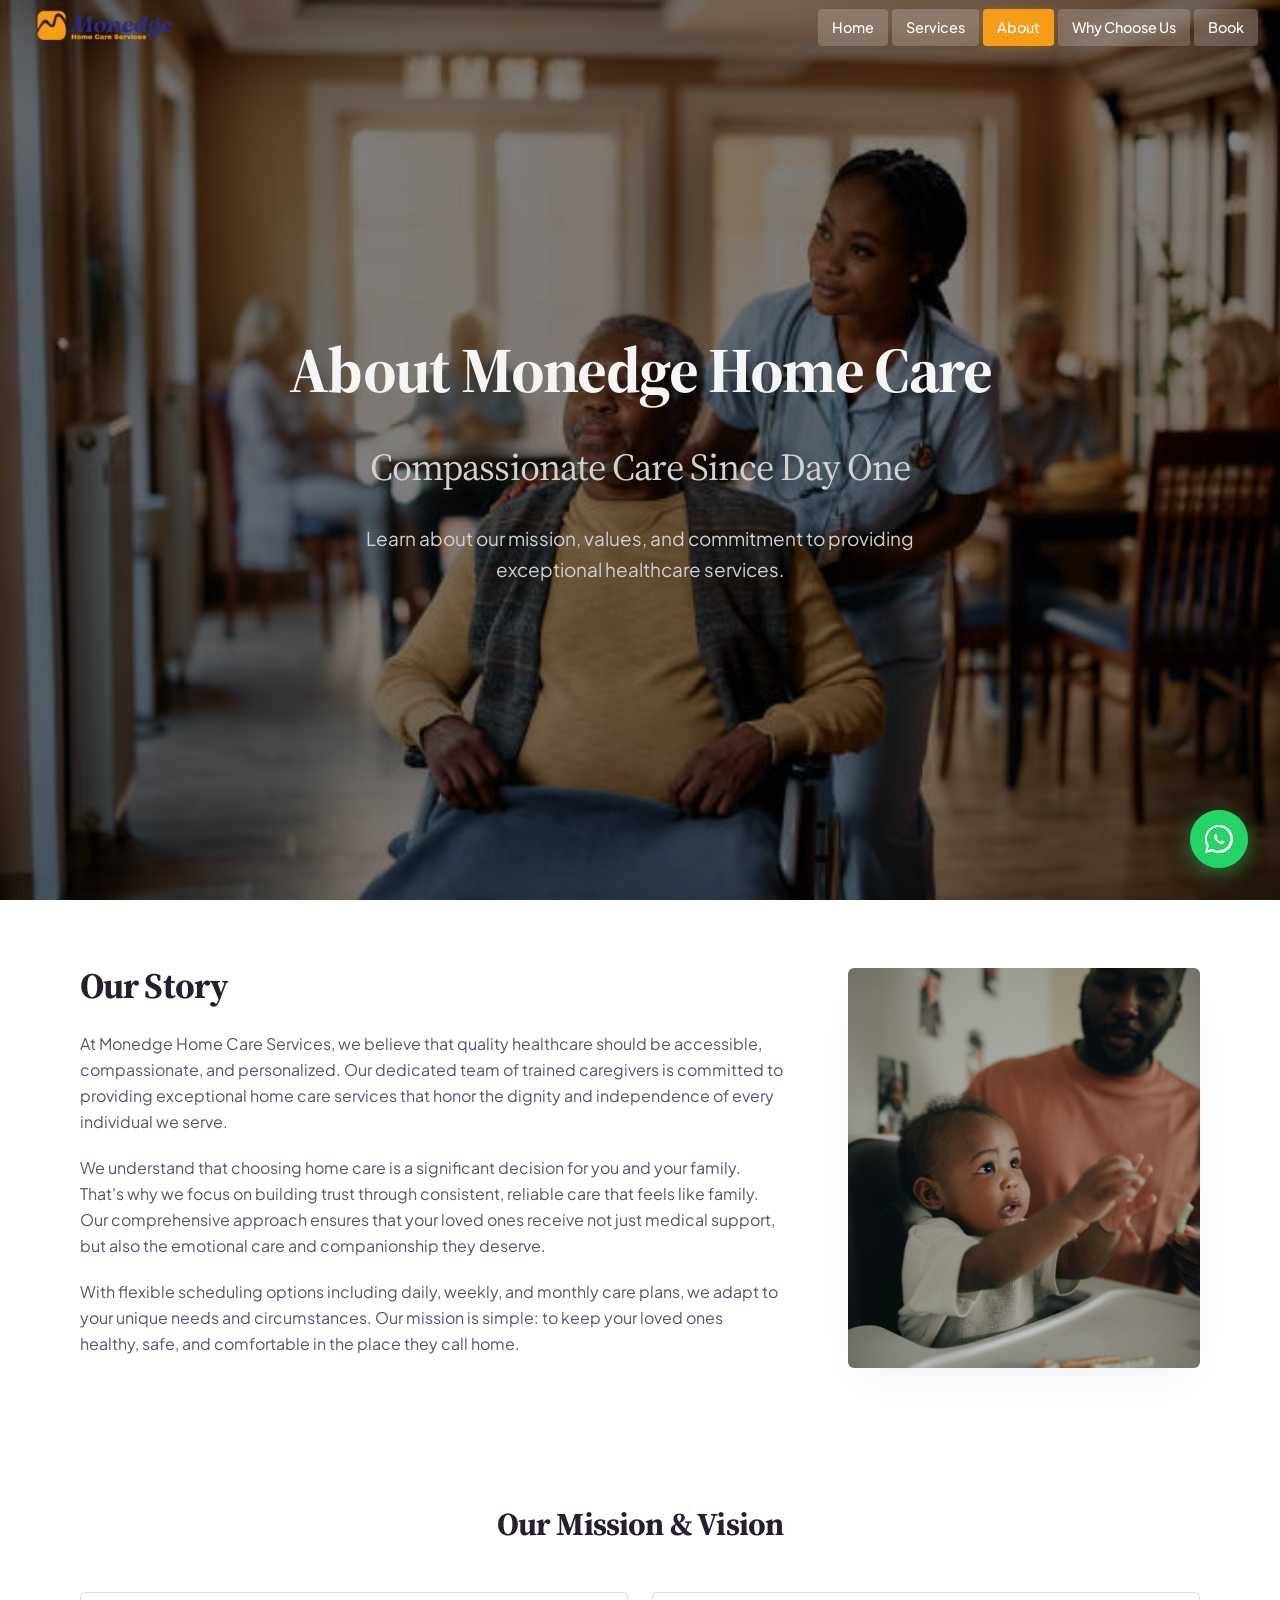
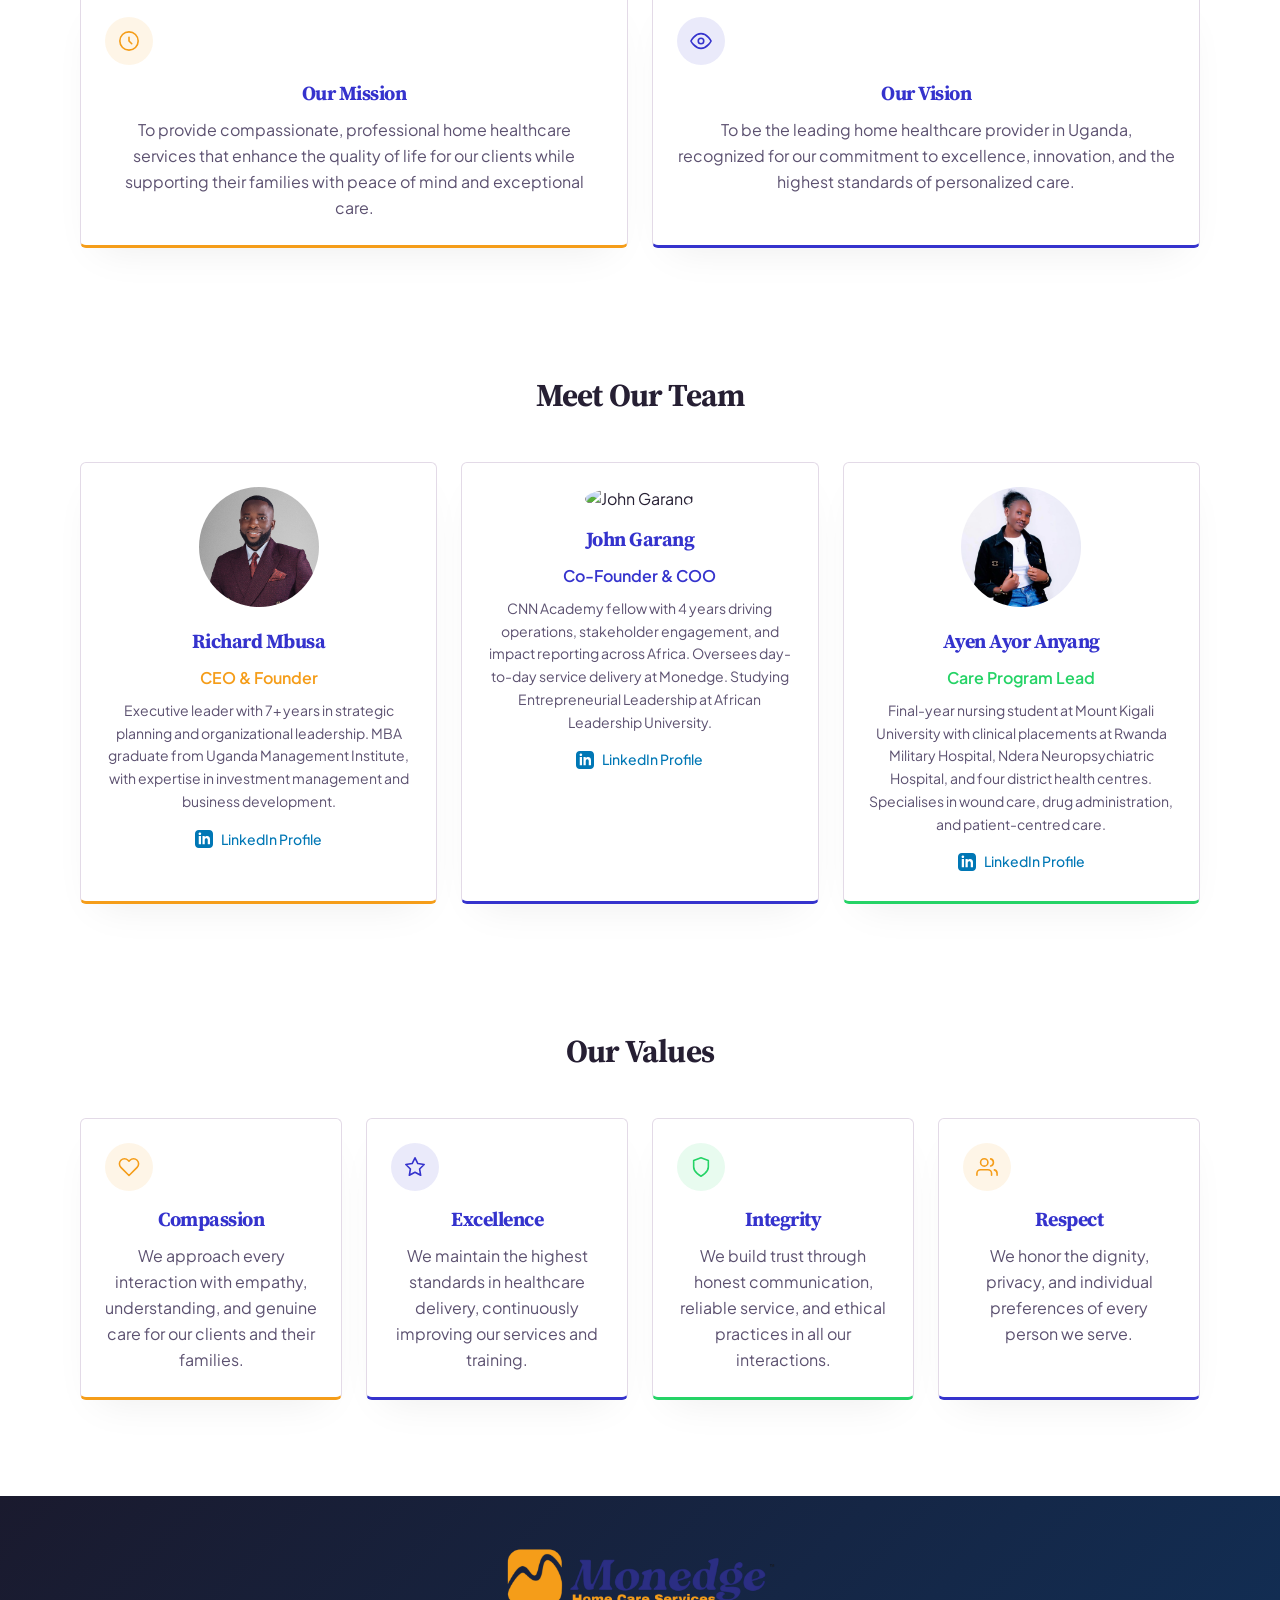
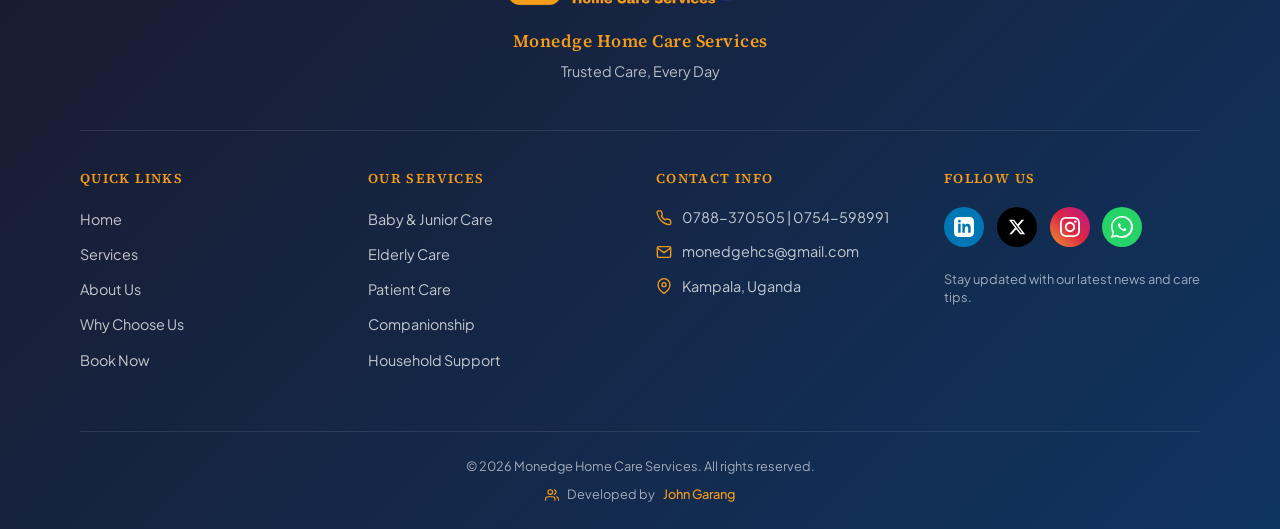
==== commit ece7ba00: "UI updates" ====
--- a/about.html
+++ b/about.html
@@ -95,18 +95,14 @@
             <div class="features-grid">
                 <div class="feature-card">
                     <div style="width: 48px; height: 48px; background: rgba(245,157,25,0.1); border-radius: 50%; display: flex; align-items: center; justify-content: center; margin-bottom: 1rem;">
-                        <svg width="24" height="24" viewBox="0 0 24 24" fill="var(--color-primary)">
-                            <path d="M12 2C6.48 2 2 6.48 2 12s4.48 10 10 10 10-4.48 10-10S17.52 2 12 2zm-2 15h-2v-2h2v2zm0-4h-2V7h2v6z"/>
-                        </svg>
+                        <svg width="22" height="22" viewBox="0 0 24 24" fill="none" stroke="var(--color-primary)" stroke-width="1.75" stroke-linecap="round" stroke-linejoin="round"><circle cx="12" cy="12" r="10"/><path d="M12 8v4l3 3"/></svg>
                     </div>
                     <h3>Our Mission</h3>
                     <p>To provide compassionate, professional home healthcare services that enhance the quality of life for our clients while supporting their families with peace of mind and exceptional care.</p>
                 </div>
                 <div class="feature-card">
                     <div style="width: 48px; height: 48px; background: rgba(53,51,205,0.1); border-radius: 50%; display: flex; align-items: center; justify-content: center; margin-bottom: 1rem;">
-                        <svg width="24" height="24" viewBox="0 0 24 24" fill="var(--color-secondary)">
-                            <path d="M12 2C6.48 2 2 6.48 2 12s4.48 10 10 10 10-4.48 10-10S17.52 2 12 2zm0 4c1.1 0 2 .9 2 2s-.9 2-2 2-2-.9-2-2 .9-2 2-2zm0 13c-2.33 0-4.31-1.46-5.11-3.5h10.22c-.8 2.04-2.78 3.5-5.11 3.5z"/>
-                        </svg>
+                        <svg width="22" height="22" viewBox="0 0 24 24" fill="none" stroke="var(--color-secondary)" stroke-width="1.75" stroke-linecap="round" stroke-linejoin="round"><path d="M1 12s4-8 11-8 11 8 11 8-4 8-11 8-11-8-11-8z"/><circle cx="12" cy="12" r="3"/></svg>
                     </div>
                     <h3>Our Vision</h3>
                     <p>To be the leading home healthcare provider in Uganda, recognized for our commitment to excellence, innovation, and the highest standards of personalized care.</p>
@@ -178,37 +174,28 @@
             <div class="features-grid">
                 <div class="feature-card">
                     <div style="width: 48px; height: 48px; background: rgba(245,157,25,0.1); border-radius: 50%; display: flex; align-items: center; justify-content: center; margin-bottom: 1rem;">
-                        <svg width="24" height="24" viewBox="0 0 24 24" fill="var(--color-primary)">
-                            <path d="M12 21.35l-1.45-1.32C5.4 15.36 2 12.28 2 8.5 2 5.42 4.42 3 7.5 3c1.74 0 3.41.81 4.5 2.09C13.09 3.81 14.76 3 16.5 3 19.58 3 22 5.42 22 8.5c0 3.78-3.4 6.86-8.55 11.54L12 21.35z"/>
-                        </svg>
+                        <svg width="22" height="22" viewBox="0 0 24 24" fill="none" stroke="var(--color-primary)" stroke-width="1.75" stroke-linecap="round" stroke-linejoin="round"><path d="M20.84 4.61a5.5 5.5 0 0 0-7.78 0L12 5.67l-1.06-1.06a5.5 5.5 0 0 0-7.78 7.78l1.06 1.06L12 21.23l7.78-7.78 1.06-1.06a5.5 5.5 0 0 0 0-7.78z"/></svg>
                     </div>
                     <h3>Compassion</h3>
                     <p>We approach every interaction with empathy, understanding, and genuine care for our clients and their families.</p>
                 </div>
                 <div class="feature-card">
                     <div style="width: 48px; height: 48px; background: rgba(53,51,205,0.1); border-radius: 50%; display: flex; align-items: center; justify-content: center; margin-bottom: 1rem;">
-                        <svg width="24" height="24" viewBox="0 0 24 24" fill="var(--color-secondary)">
-                            <path d="M12 2l3.09 6.26L22 9.27l-5 4.87 1.18 6.88L12 17.77l-6.18 3.25L7 14.14 2 9.27l6.91-1.01L12 2z"/>
-                        </svg>
+                        <svg width="22" height="22" viewBox="0 0 24 24" fill="none" stroke="var(--color-secondary)" stroke-width="1.75" stroke-linecap="round" stroke-linejoin="round"><polygon points="12 2 15.09 8.26 22 9.27 17 14.14 18.18 21.02 12 17.77 5.82 21.02 7 14.14 2 9.27 8.91 8.26 12 2"/></svg>
                     </div>
                     <h3>Excellence</h3>
                     <p>We maintain the highest standards in healthcare delivery, continuously improving our services and training.</p>
                 </div>
                 <div class="feature-card">
                     <div style="width: 48px; height: 48px; background: rgba(37,211,102,0.1); border-radius: 50%; display: flex; align-items: center; justify-content: center; margin-bottom: 1rem;">
-                        <svg width="24" height="24" viewBox="0 0 24 24" fill="var(--color-accent)">
-                            <path d="M12 2C6.48 2 2 6.48 2 12s4.48 10 10 10 10-4.48 10-10S17.52 2 12 2zm-2 15h-2v-2h2v2zm0-4h-2V7h2v6z"/>
-                        </svg>
+                        <svg width="22" height="22" viewBox="0 0 24 24" fill="none" stroke="var(--color-accent)" stroke-width="1.75" stroke-linecap="round" stroke-linejoin="round"><path d="M12 22s8-4 8-10V5l-8-3-8 3v7c0 6 8 10 8 10z"/></svg>
                     </div>
                     <h3>Integrity</h3>
                     <p>We build trust through honest communication, reliable service, and ethical practices in all our interactions.</p>
                 </div>
                 <div class="feature-card">
                     <div style="width: 48px; height: 48px; background: rgba(245,157,25,0.1); border-radius: 50%; display: flex; align-items: center; justify-content: center; margin-bottom: 1rem;">
-                        <svg width="24" height="24" viewBox="0 0 24 24" fill="var(--color-primary)">
-                            <path d="M12 12c-1.1 0-2-.9-2-2s.9-2 2-2 2 .9 2 2-.9 2-2 2zm0 2c-1.1 0-2 .9-2 2s.9 2 2 2 2-.9 2-2-.9-2-2-2z"/>
-                            <path d="M12 2C6.48 2 2 6.48 2 12s4.48 10 10 10 10-4.48 10-10S17.52 2 12 2zm0 4c1.1 0 2 .9 2 2s-.9 2-2 2-2-.9-2-2 .9-2 2-2zm0 12c-1.1 0-2-.9-2-2s.9-2 2-2 2 .9 2 2-.9 2-2 2z"/>
-                        </svg>
+                        <svg width="22" height="22" viewBox="0 0 24 24" fill="none" stroke="var(--color-primary)" stroke-width="1.75" stroke-linecap="round" stroke-linejoin="round"><path d="M17 21v-2a4 4 0 0 0-4-4H5a4 4 0 0 0-4 4v2"/><circle cx="9" cy="7" r="4"/><path d="M23 21v-2a4 4 0 0 0-3-3.87"/><path d="M16 3.13a4 4 0 0 1 0 7.75"/></svg>
                     </div>
                     <h3>Respect</h3>
                     <p>We honor the dignity, privacy, and individual preferences of every person we serve.</p>
